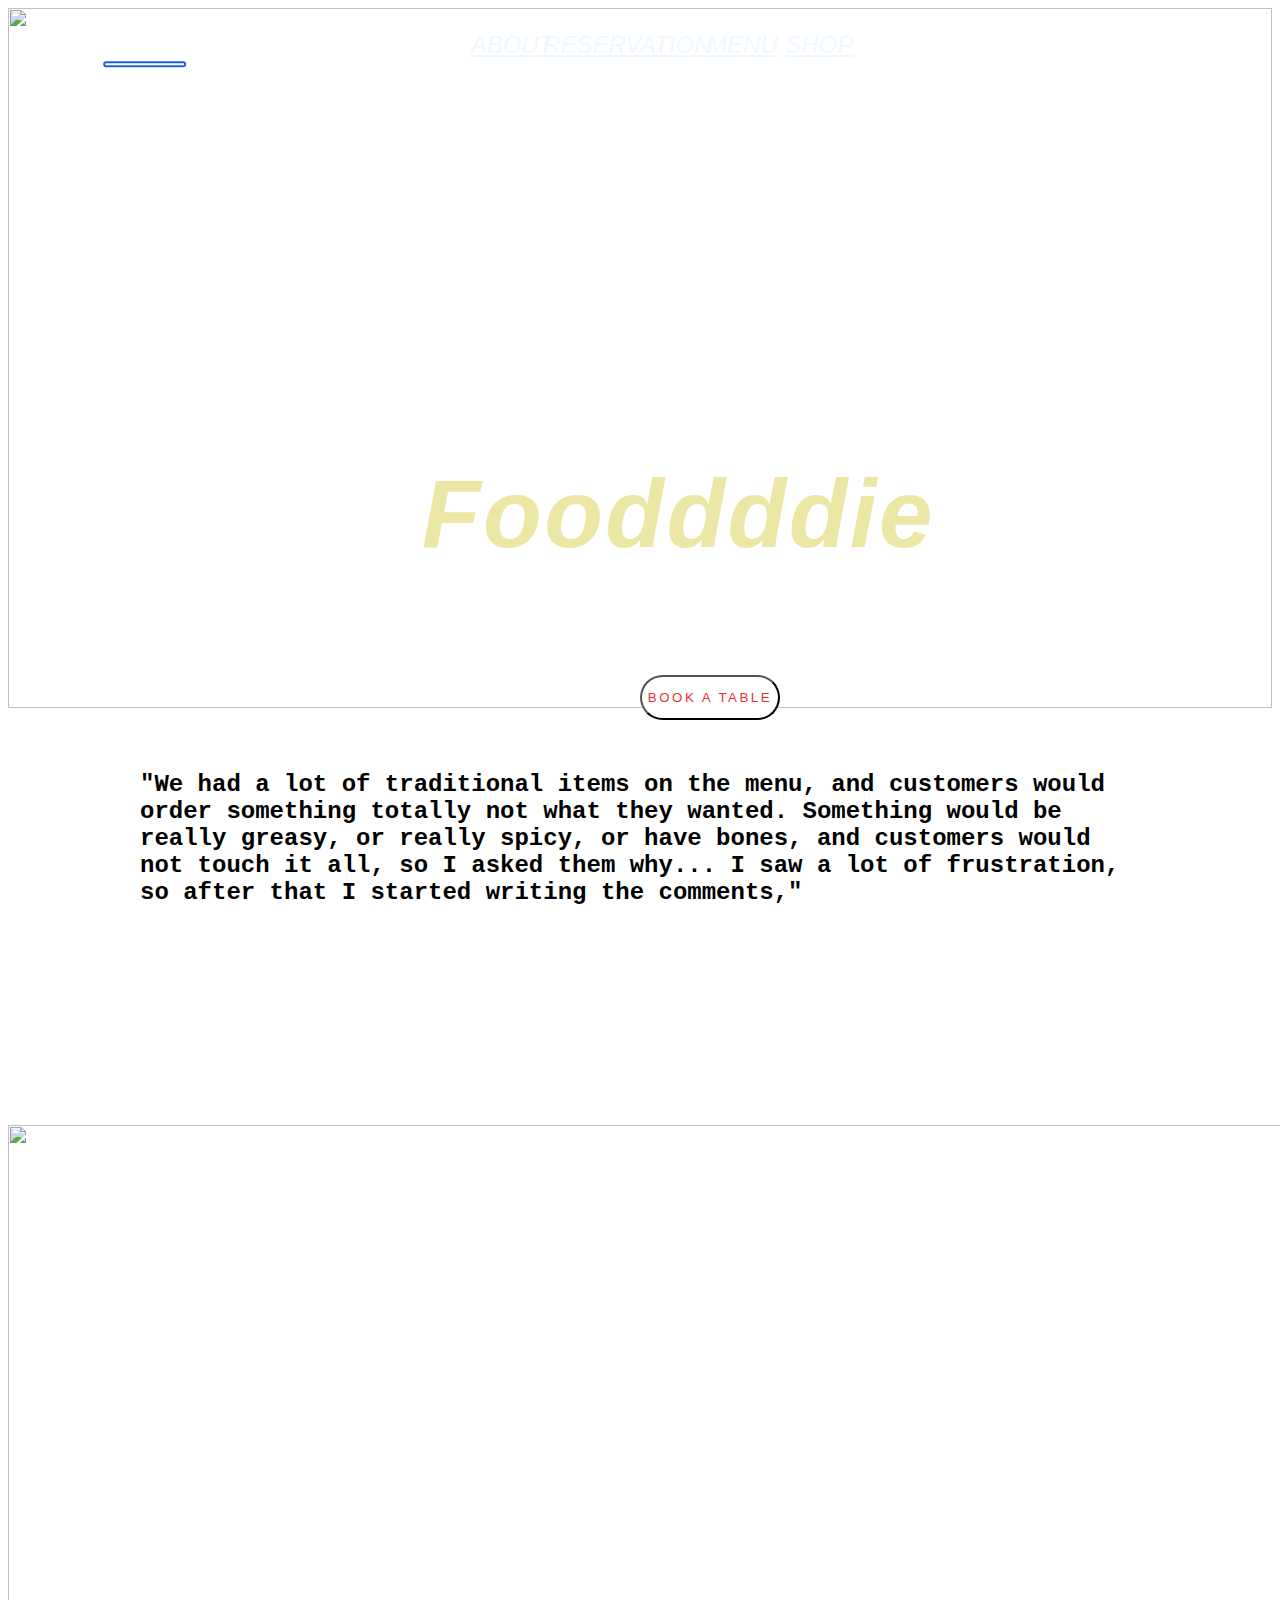
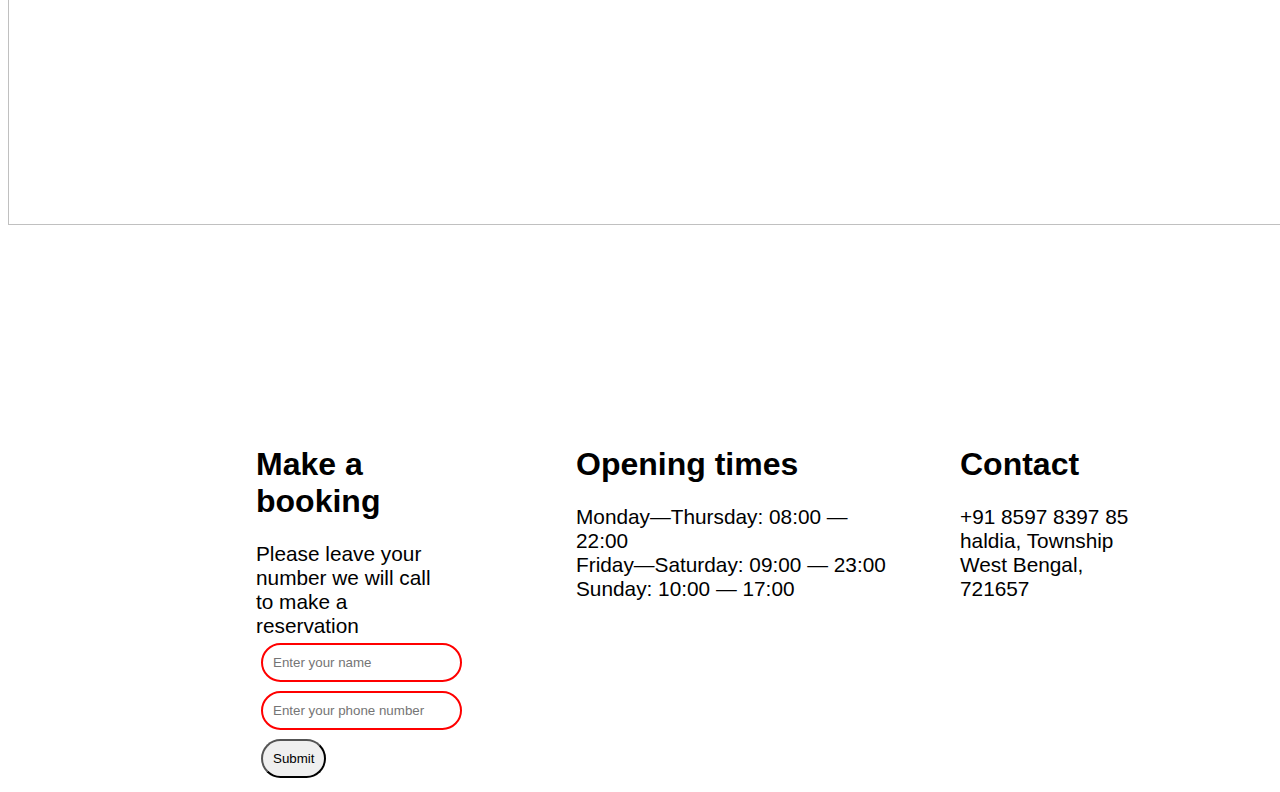
==== index.html @ 8c376d29 "Update index.html" ====
<!DOCTYPE html>
<html lang="en">
<head>
    <meta charset="UTF-8">
    <meta http-equiv="X-UA-Compatible" content="IE=edge">
    <meta name="viewport" content="width=device-width, initial-scale=1.0">
    <link rel="icon" href="favicon.png" type="image/x-icon">
    <title>Sunit-Restrunt</title>
    <link rel="apple-touch-icon" sizes="180x180" href="https://encrypted-tbn0.gstatic.com/images?q=tbn:ANd9GcQQU2vlFq_nRWlm6MDI2lavN8q0UYwbbksfD2MKizc8ZZAdJnoyTkHJJRe-pnOfW5kQdRQ&usqp=CAU">
    <link rel="icon" type="image/png" sizes="32x32" href="https://encrypted-tbn0.gstatic.com/images?q=tbn:ANd9GcQQU2vlFq_nRWlm6MDI2lavN8q0UYwbbksfD2MKizc8ZZAdJnoyTkHJJRe-pnOfW5kQdRQ&usqp=CAU">
    <link rel="icon" type="image/png" sizes="16x16" href="https://encrypted-tbn0.gstatic.com/images?q=tbn:ANd9GcQQU2vlFq_nRWlm6MDI2lavN8q0UYwbbksfD2MKizc8ZZAdJnoyTkHJJRe-pnOfW5kQdRQ&usqp=CAU">
    <link rel="manifest" href="https://encrypted-tbn0.gstatic.com/images?q=tbn:ANd9GcQQU2vlFq_nRWlm6MDI2lavN8q0UYwbbksfD2MKizc8ZZAdJnoyTkHJJRe-pnOfW5kQdRQ&usqp=CAU">
    <style>
        *{
            padding: 0%;
            display: -ms-flexbox;
            list-style: none;
            font-family: 'Segeo UI',Tahoma,Geneva,Verdana, sans-serif;
        }
        .bottom {
            width: 100%;
    height: 700px;
    display: grid;
    grid-template-columns: 300px 700px;
    margin: 0px auto;
 
}
        .Header{
    position: absolute;
    top: 50%;
   left: 53%;
   transform: translate(-50%, -50%);
   color:rgb(237, 231, 165);
   font-size: 600%;
   font-style:italic;
 
   letter-spacing: 2.5px;

        }
        .bottom1 {
    position: absolute;
    top: 5%;
   left: 40%;
   transform: translate(-50%, -50%);
   color: aliceblue;
   font-size: 150%;
   font-style:oblique;

}
.bottom2 {
    position: absolute;
    top: 5%;
   left: 49%;
   transform: translate(-50%, -50%);
   color: aliceblue;
   font-size: 150%;
   font-style:oblique;
 
}
.bottom3 {
    position: absolute;
    top: 5%;
   left: 58%;
   transform: translate(-50%, -50%);
   color: aliceblue;
   font-size: 150%;
   font-style:oblique;

 
}
.bottom4 {
    position: absolute;
    top: 5%;
   left: 64%;
   transform: translate(-50%, -50%);
   color: aliceblue;
   font-size: 150%;
   font-style:oblique;

}
a:hover{
    background-color: rgb(90, 38, 248);
}
        .book{
            
    position: absolute;
    top: 75%;
   left: 50%;
  width: 140px;
  height: 45px;
  text-transform: uppercase;
  letter-spacing: 2.5px;
  color: rgb(232, 49, 49);
  background-color: #fff;
  border-radius: 45px;
  transition: all 0.3s ease 0s;
  cursor: pointer;
  outline: none;
  
        }
        .book:hover {
  background-color: #a8d85b;
  box-shadow: 0px 15px 20px rgba(46, 229, 157, 0.4);
  color: #fff;
  transform: translateY(-7px);
}
.reder{
    position: relative;
    font-size: 150%;
  width: 1000px;
  margin:  auto;
  font-family: "Lucida Console", "Courier New", monospace;
  

}
.set2{
    margin-top: 5%;
}
.mySlides {
    width: 100%;
    height: 700px;
    display: grid;
    grid-template-columns: 300px 700px;
    margin: 0px;
    position: absolute;
    top: 125%;
}
.hd1{
    position: absolute;
   right: 65%;
   left: 20%;
   top: 225%;
}
.hd2{
    position: absolute;
    left: 45%;
    right: 30%;
    top: 225%;
}
.hd3{
    position: absolute;
    left: 75%;
    right: 10%;
    top: 225%;
   
}
.bld{
    font-weight: bold;
 
}
.para{


 font-size: 130%;
 margin: 0 auto;
 
}
.para1{
    padding: 15px;
    font-size: 50%;
 margin: 0 auto;
 border-radius: 12px;
  padding: 5px;
 
 
 
 
}
.para2{
    border: 2px solid red;
    border-radius: 30px;
  padding: 10px;
  
}
.para3:hover{
background-color: rgb(118, 118, 115);
border-radius: 12px;

}
.para3{

border-radius: 30px;
padding: 10px;
}
.sunit{
    position: absolute;
    top: 7%;
   left: 10%;
   transform: translate(-30%, -30%);
   color: aliceblue;
   font-style:oblique; 
   width: 6%;
   border-radius: 50px;
  padding: 1px;
  border: 2px solid rgb(29, 94, 224);
  
}
@media only screen and (max-width: 600px) {
  .bottom1 {
    position: absolute;
    top: 5%;
   left: 20%;
   transform: translate(-50%, -50%);
   color: aliceblue;
   font-size: 100%;
   font-style:oblique;
  }
  .bottom2 {
    position: absolute;
    top: 5%;
   left: 43%;
   transform: translate(-50%, -50%);
   color: aliceblue;
   font-size: 100%;
   font-style:oblique;
}
.bottom3 {
    position: absolute;
    top: 5%;
   left: 65%;
   transform: translate(-50%, -50%);
   color: aliceblue;
   font-size: 100%;
   font-style:oblique;
}
.bottom4 {
    position: absolute;
    top: 5%;
   left: 83%;
   transform: translate(-50%, -50%);
   color: aliceblue;
   font-size: 100%;
   font-style:oblique;
}
.bottom {
    width: 100%;
    height: 400px;
    display: grid;
    grid-template-columns: 400px 400px;
    margin: 0px auto;
 
}
.Header{
    position: absolute;
    top: 30%;
   left: 50%;
   transform: translate(-50%, -50%);
   color:rgb(204, 235, 28);
   font-size: 300%;
   font-style:italic;
   letter-spacing: 2.5px;
}
          .book{   
            position: absolute;
            top: 42%;
           left: 39%;
          width: 100px;
          height: 45px;
           transform: translateY(-7px);
      }
     .reder{
    position: relative;
    font-size: 90%;
  width: 400px;
  margin:  auto;
  font-family: "Lucida Console", "Courier New", monospace;
  

}
.mySlides {
    width: 100%;
    height: 400px;
    display: grid;
    grid-template-columns: 300px 700px;
    margin: 0px;
    position: absolute;
    top: 80%;
}
.hd1{
    position: absolute;
   top: 140%;
   left: 10%;
    right: 10%;
}
.hd2{
    position: absolute;
    left: 10%;
    right: 10%;
    top: 175%;
}
.hd3{
    position: absolute;
    left: 10%;
    right: 10%;
    top: 195%;
   
}
.sunit{
    position: absolute;
    top: 5%;
   left: 7%;
   
}
}
    </style>
</head>
<body>
    <div>
        <section class="set1">
            <img class="sunit" src="https://encrypted-tbn0.gstatic.com/images?q=tbn:ANd9GcQQU2vlFq_nRWlm6MDI2lavN8q0UYwbbksfD2MKizc8ZZAdJnoyTkHJJRe-pnOfW5kQdRQ&usqp=CAU" alt="">
            <img class="bottom"src="https://images.pexels.com/photos/941861/pexels-photo-941861.jpeg?cs=srgb&dl=pexels-chan-walrus-941861.jpg&fm=jpg" alt="">
            <h1 class="Header">Fooddddie</h1>
            <nav class="head1">
               
                    <a class="bottom1" href="">ABOUT</a>
                    <a class="bottom2" href="">RESERVATION</a>
                    <a class="bottom3" href="">MENU</a>
                    <a class="bottom4" href="">SHOP</a>
                <button class="book">Book a Table</button>
            </nav>
        </section>
        <section  class="set2">
        <h1 class="reder">"We had a lot of traditional items on the menu, and customers would order something totally not what they wanted. Something would be really greasy, or really spicy, or have bones, and customers would not touch it all, so I asked them why... I saw a lot of frustration, so after that I started writing the comments," </h1>
    </section>
    <section  class="w3-center">
        <div class="w3-content w3-section">
            <img class="mySlides" src="https://www.guidingtech.com/wp-content/uploads/HD-Mouth-Watering-Food-Wallpapers-for-Desktop-12_4d470f76dc99e18ad75087b1b8410ea9.jpg" style="width:100%">
            <img class="mySlides" src="https://img.freepik.com/premium-photo/concept-indian-cuisine-baked-chicken-wings-legs-honey-mustard-sauce-serving-dishes-restaurant-black-plate-indian-spices-wooden-table-background-image_127425-18.jpg?w=2000" style="width:100%">
            <img class="mySlides" src="https://images2.alphacoders.com/100/1003810.jpg" style="width:100%">
          </div>
        </section>
        <section class="set4">
            <div class="hd1">
                <h1 class="bld">Make a booking</h1>
            
                    <p class="para">Please leave your number we will call to make a reservation</p>
                    <form class="para1">
                       
                        <input class="para2"  type="text" id="fname" name="fname" placeholder="Enter your name"><br><br>
                        <input class="para2"  type="number" id="lname" name="lname" placeholder="Enter your phone number"><br><br>
                        <input class="para3"  type="submit" value="Submit"><br><br>
                      </form>
              </div>
        </section>
        <section class="set5">
            <div  class="hd2">
                <h1 class="bld">Opening times</h1>
                <p  class="para">Monday—Thursday: 08:00 — 22:00</p>
                <p class="para">Friday—Saturday: 09:00 — 23:00</p>
                <p class="para">Sunday: 10:00 — 17:00</p>
                
              </div>
        </section>
        <section class="set6">
            <div class="hd3">
                <h1 class="bld">Contact</h1>
                <p class="para">+91 8597 8397 85</p>
                <p class="para">haldia, Township</p>
                <p class="para">West Bengal, 721657</p>
              </div>
        </section>
    </div>
   <script>
    var myIndex = 0;
    carousel();
    
    function carousel() {
      var i;
      var x = document.getElementsByClassName("mySlides");
      for (i = 0; i < x.length; i++) {
        x[i].style.display = "none";  
      }
      myIndex++;
      if (myIndex > x.length) {myIndex = 1}    
      x[myIndex-1].style.display = "block";  
      setTimeout(carousel, 2000); // Change image every 2 seconds
    }
    </script>
     
    
</body>
</html>
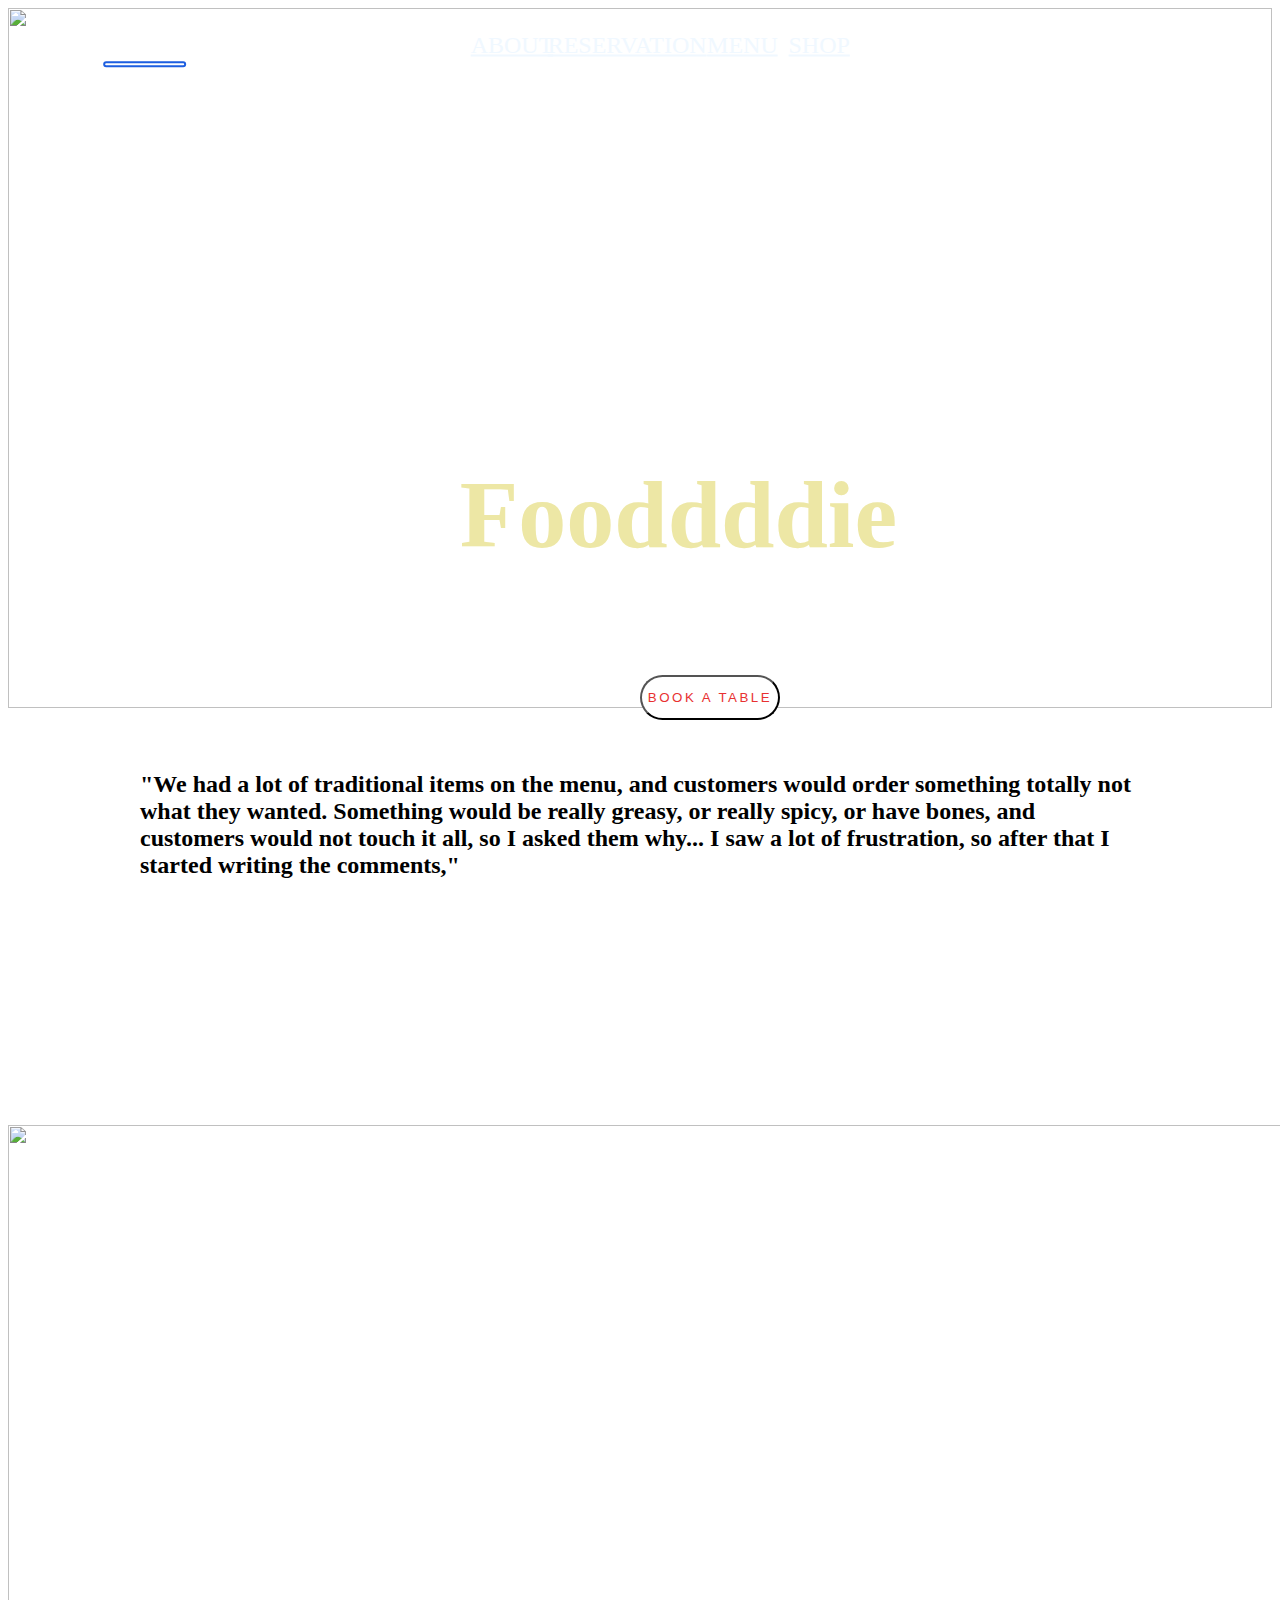
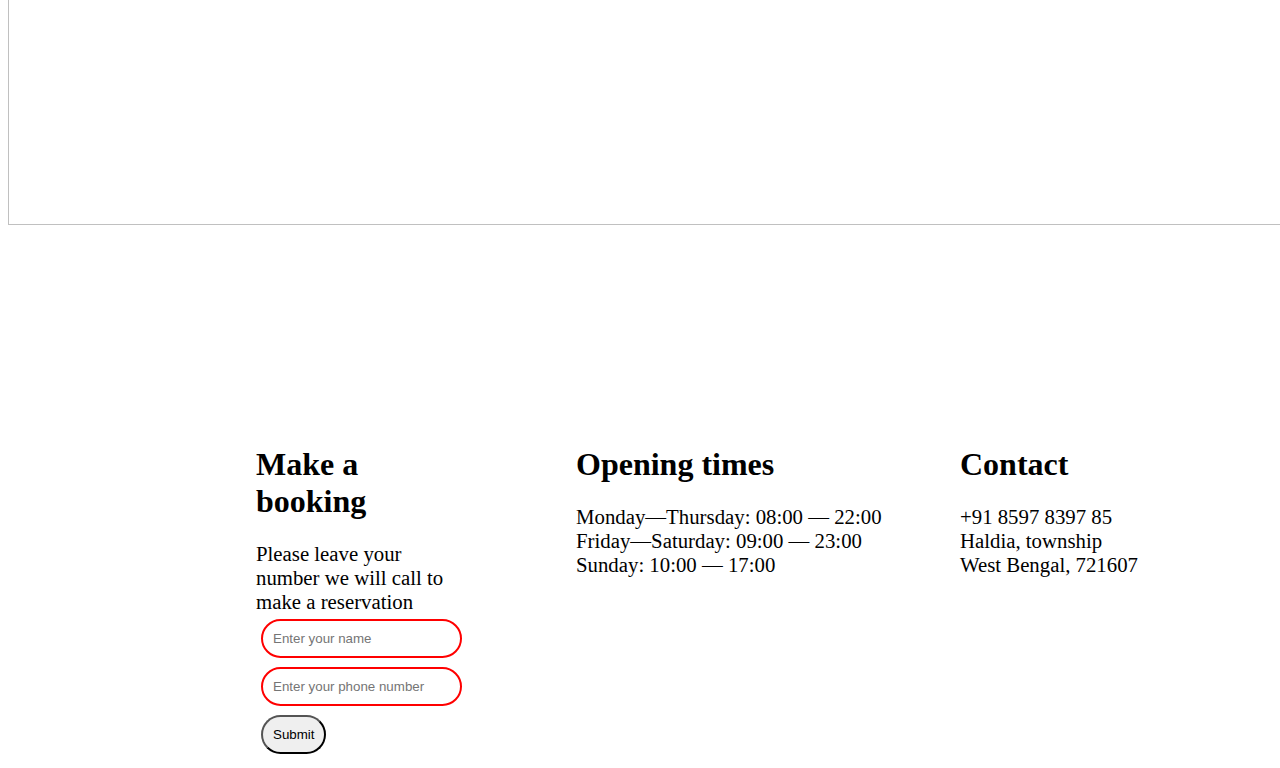
==== commit 0642ecf3: "Update index.html" ====
--- a/index.html
+++ b/index.html
@@ -6,16 +6,16 @@
     <meta name="viewport" content="width=device-width, initial-scale=1.0">
     <link rel="icon" href="favicon.png" type="image/x-icon">
     <title>Sunit-Restrunt</title>
-    <link rel="apple-touch-icon" sizes="180x180" href="https://encrypted-tbn0.gstatic.com/images?q=tbn:ANd9GcQQU2vlFq_nRWlm6MDI2lavN8q0UYwbbksfD2MKizc8ZZAdJnoyTkHJJRe-pnOfW5kQdRQ&usqp=CAU">
-    <link rel="icon" type="image/png" sizes="32x32" href="https://encrypted-tbn0.gstatic.com/images?q=tbn:ANd9GcQQU2vlFq_nRWlm6MDI2lavN8q0UYwbbksfD2MKizc8ZZAdJnoyTkHJJRe-pnOfW5kQdRQ&usqp=CAU">
-    <link rel="icon" type="image/png" sizes="16x16" href="https://encrypted-tbn0.gstatic.com/images?q=tbn:ANd9GcQQU2vlFq_nRWlm6MDI2lavN8q0UYwbbksfD2MKizc8ZZAdJnoyTkHJJRe-pnOfW5kQdRQ&usqp=CAU">
-    <link rel="manifest" href="https://encrypted-tbn0.gstatic.com/images?q=tbn:ANd9GcQQU2vlFq_nRWlm6MDI2lavN8q0UYwbbksfD2MKizc8ZZAdJnoyTkHJJRe-pnOfW5kQdRQ&usqp=CAU">
+    <link rel="apple-touch-icon" sizes="180x180" href="https://encrypted-tbn0.gstatic.com/images?q=tbn:ANd9GcSyPg03467KIRBvfrAqDBBF1aVrxSOXvV-Cog&usqp=CAU">
+    <link rel="icon" type="image/png" sizes="32x32" href="https://encrypted-tbn0.gstatic.com/images?q=tbn:ANd9GcSyPg03467KIRBvfrAqDBBF1aVrxSOXvV-Cog&usqp=CAU">
+    <link rel="icon" type="image/png" sizes="16x16" href="https://encrypted-tbn0.gstatic.com/images?q=tbn:ANd9GcSyPg03467KIRBvfrAqDBBF1aVrxSOXvV-Cog&usqp=CAU">
+    <link rel="manifest" href="https://encrypted-tbn0.gstatic.com/images?q=tbn:ANd9GcSyPg03467KIRBvfrAqDBBF1aVrxSOXvV-Cog&usqp=CAU">
     <style>
         *{
             padding: 0%;
             display: -ms-flexbox;
             list-style: none;
-            font-family: 'Segeo UI',Tahoma,Geneva,Verdana, sans-serif;
+           
         }
         .bottom {
             width: 100%;
@@ -32,9 +32,6 @@
    transform: translate(-50%, -50%);
    color:rgb(237, 231, 165);
    font-size: 600%;
-   font-style:italic;
- 
-   letter-spacing: 2.5px;
 
         }
         .bottom1 {
@@ -44,7 +41,6 @@
    transform: translate(-50%, -50%);
    color: aliceblue;
    font-size: 150%;
-   font-style:oblique;
 
 }
 .bottom2 {
@@ -54,7 +50,6 @@
    transform: translate(-50%, -50%);
    color: aliceblue;
    font-size: 150%;
-   font-style:oblique;
  
 }
 .bottom3 {
@@ -64,7 +59,6 @@
    transform: translate(-50%, -50%);
    color: aliceblue;
    font-size: 150%;
-   font-style:oblique;
 
  
 }
@@ -75,11 +69,10 @@
    transform: translate(-50%, -50%);
    color: aliceblue;
    font-size: 150%;
-   font-style:oblique;
 
 }
 a:hover{
-    background-color: rgb(90, 38, 248);
+    background-color: rgb(231, 229, 237);
 }
         .book{
             
@@ -109,7 +102,7 @@
     font-size: 150%;
   width: 1000px;
   margin:  auto;
-  font-family: "Lucida Console", "Courier New", monospace;
+  
   
 
 }
@@ -195,7 +188,7 @@
   border: 2px solid rgb(29, 94, 224);
   
 }
-@media only screen and (max-width: 600px) {
+@media only screen and (max-width: 764px) {
   .bottom1 {
     position: absolute;
     top: 5%;
@@ -203,7 +196,6 @@
    transform: translate(-50%, -50%);
    color: aliceblue;
    font-size: 100%;
-   font-style:oblique;
   }
   .bottom2 {
     position: absolute;
@@ -212,7 +204,6 @@
    transform: translate(-50%, -50%);
    color: aliceblue;
    font-size: 100%;
-   font-style:oblique;
 }
 .bottom3 {
     position: absolute;
@@ -221,7 +212,6 @@
    transform: translate(-50%, -50%);
    color: aliceblue;
    font-size: 100%;
-   font-style:oblique;
 }
 .bottom4 {
     position: absolute;
@@ -230,7 +220,6 @@
    transform: translate(-50%, -50%);
    color: aliceblue;
    font-size: 100%;
-   font-style:oblique;
 }
 .bottom {
     width: 100%;
@@ -256,14 +245,14 @@
            left: 39%;
           width: 100px;
           height: 45px;
-           transform: translateY(-7px);
+         transform: translateY(-7px);
+          
       }
      .reder{
     position: relative;
-    font-size: 90%;
+    font-size: 110%;
   width: 400px;
   margin:  auto;
-  font-family: "Lucida Console", "Courier New", monospace;
   
 
 }
@@ -271,7 +260,7 @@
     width: 100%;
     height: 400px;
     display: grid;
-    grid-template-columns: 300px 700px;
+    grid-template-columns: 400px 400px;
     margin: 0px;
     position: absolute;
     top: 80%;
@@ -281,18 +270,22 @@
    top: 140%;
    left: 10%;
     right: 10%;
+    font-size: 80%;
+    
 }
 .hd2{
     position: absolute;
     left: 10%;
     right: 10%;
     top: 175%;
+    font-size: 80%;
 }
 .hd3{
     position: absolute;
     left: 10%;
     right: 10%;
     top: 195%;
+    font-size: 80%;
    
 }
 .sunit{
@@ -307,7 +300,7 @@
 <body>
     <div>
         <section class="set1">
-            <img class="sunit" src="https://encrypted-tbn0.gstatic.com/images?q=tbn:ANd9GcQQU2vlFq_nRWlm6MDI2lavN8q0UYwbbksfD2MKizc8ZZAdJnoyTkHJJRe-pnOfW5kQdRQ&usqp=CAU" alt="">
+            <img class="sunit" src="https://img.freepik.com/premium-vector/restaurant-logo-design-template_79169-56.jpg?w=2000" alt="">
             <img class="bottom"src="https://images.pexels.com/photos/941861/pexels-photo-941861.jpeg?cs=srgb&dl=pexels-chan-walrus-941861.jpg&fm=jpg" alt="">
             <h1 class="Header">Fooddddie</h1>
             <nav class="head1">
@@ -355,8 +348,8 @@
             <div class="hd3">
                 <h1 class="bld">Contact</h1>
                 <p class="para">+91 8597 8397 85</p>
-                <p class="para">haldia, Township</p>
-                <p class="para">West Bengal, 721657</p>
+                <p class="para">Haldia, township</p>
+                <p class="para">West Bengal, 721607</p>
               </div>
         </section>
     </div>
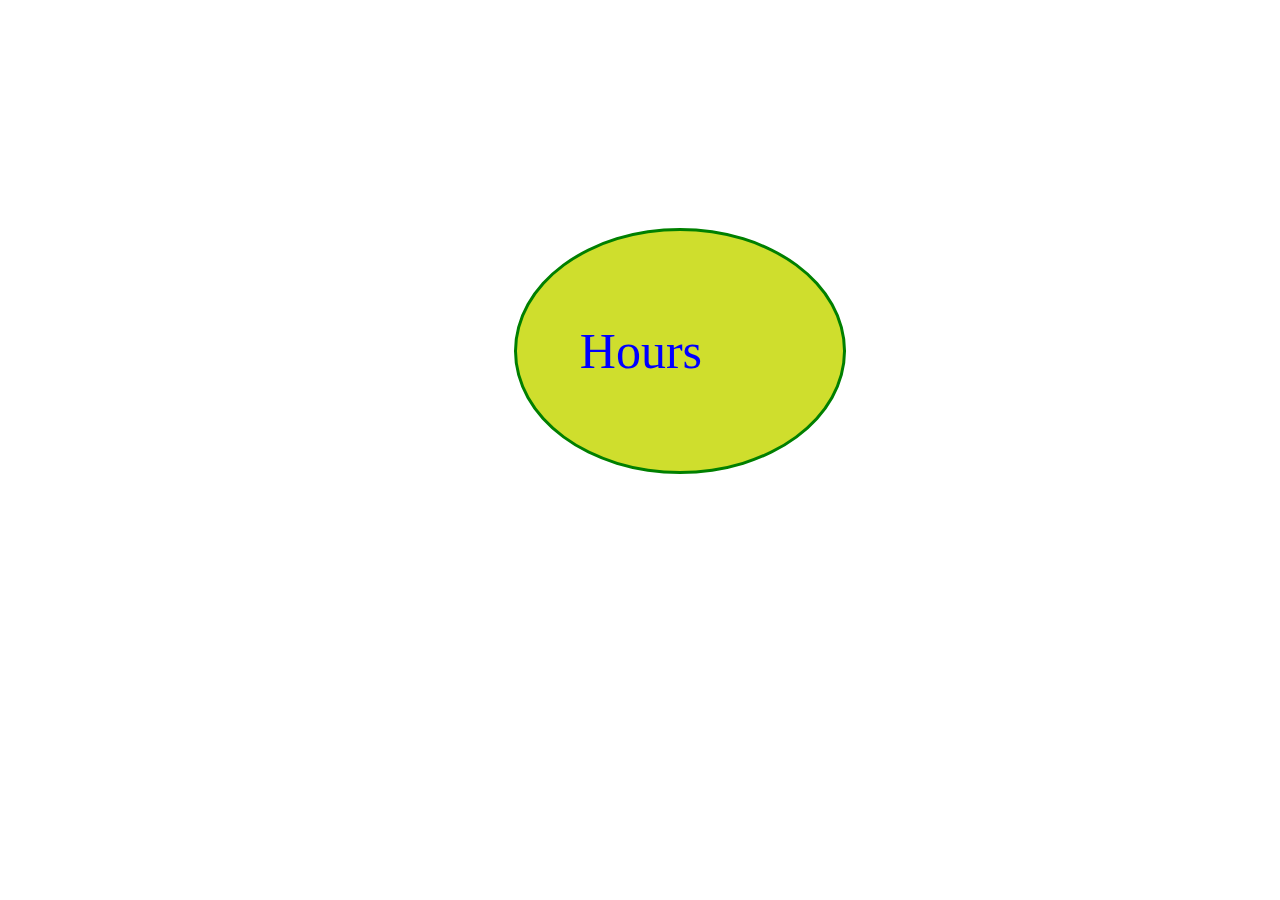
==== commit 64e14e58: "Create index.html" ====
--- a/index.html
+++ b/index.html
@@ -4,372 +4,35 @@
     <meta charset="UTF-8">
     <meta http-equiv="X-UA-Compatible" content="IE=edge">
     <meta name="viewport" content="width=device-width, initial-scale=1.0">
-    <link rel="icon" href="favicon.png" type="image/x-icon">
-    <title>Sunit-Restrunt</title>
-    <link rel="apple-touch-icon" sizes="180x180" href="https://encrypted-tbn0.gstatic.com/images?q=tbn:ANd9GcSyPg03467KIRBvfrAqDBBF1aVrxSOXvV-Cog&usqp=CAU">
-    <link rel="icon" type="image/png" sizes="32x32" href="https://encrypted-tbn0.gstatic.com/images?q=tbn:ANd9GcSyPg03467KIRBvfrAqDBBF1aVrxSOXvV-Cog&usqp=CAU">
-    <link rel="icon" type="image/png" sizes="16x16" href="https://encrypted-tbn0.gstatic.com/images?q=tbn:ANd9GcSyPg03467KIRBvfrAqDBBF1aVrxSOXvV-Cog&usqp=CAU">
-    <link rel="manifest" href="https://encrypted-tbn0.gstatic.com/images?q=tbn:ANd9GcSyPg03467KIRBvfrAqDBBF1aVrxSOXvV-Cog&usqp=CAU">
+    <title>Document</title>
     <style>
-        *{
-            padding: 0%;
-            display: -ms-flexbox;
-            list-style: none;
-           
+        #demo{
+            display: flex;
+             color: blue;
+            background-color: rgb(207, 222, 45);
+             border: 3px solid green;
+            font-size:50px;
+            margin-top:18%; 
+            padding: 20px;
+            border-radius: 50%;
+            width: 200px;
+            height: 200px;
+            padding-inline: 5%;
+            flex-wrap: wrap;
+  align-content: center;
+  margin-left:40%;
         }
-        .bottom {
-            width: 100%;
-    height: 700px;
-    display: grid;
-    grid-template-columns: 300px 700px;
-    margin: 0px auto;
- 
-}
-        .Header{
-    position: absolute;
-    top: 50%;
-   left: 53%;
-   transform: translate(-50%, -50%);
-   color:rgb(237, 231, 165);
-   font-size: 600%;
-
-        }
-        .bottom1 {
-    position: absolute;
-    top: 5%;
-   left: 40%;
-   transform: translate(-50%, -50%);
-   color: aliceblue;
-   font-size: 150%;
-
-}
-.bottom2 {
-    position: absolute;
-    top: 5%;
-   left: 49%;
-   transform: translate(-50%, -50%);
-   color: aliceblue;
-   font-size: 150%;
- 
-}
-.bottom3 {
-    position: absolute;
-    top: 5%;
-   left: 58%;
-   transform: translate(-50%, -50%);
-   color: aliceblue;
-   font-size: 150%;
-
- 
-}
-.bottom4 {
-    position: absolute;
-    top: 5%;
-   left: 64%;
-   transform: translate(-50%, -50%);
-   color: aliceblue;
-   font-size: 150%;
-
-}
-a:hover{
-    background-color: rgb(231, 229, 237);
-}
-        .book{
-            
-    position: absolute;
-    top: 75%;
-   left: 50%;
-  width: 140px;
-  height: 45px;
-  text-transform: uppercase;
-  letter-spacing: 2.5px;
-  color: rgb(232, 49, 49);
-  background-color: #fff;
-  border-radius: 45px;
-  transition: all 0.3s ease 0s;
-  cursor: pointer;
-  outline: none;
-  
-        }
-        .book:hover {
-  background-color: #a8d85b;
-  box-shadow: 0px 15px 20px rgba(46, 229, 157, 0.4);
-  color: #fff;
-  transform: translateY(-7px);
-}
-.reder{
-    position: relative;
-    font-size: 150%;
-  width: 1000px;
-  margin:  auto;
-  
-  
-
-}
-.set2{
-    margin-top: 5%;
-}
-.mySlides {
-    width: 100%;
-    height: 700px;
-    display: grid;
-    grid-template-columns: 300px 700px;
-    margin: 0px;
-    position: absolute;
-    top: 125%;
-}
-.hd1{
-    position: absolute;
-   right: 65%;
-   left: 20%;
-   top: 225%;
-}
-.hd2{
-    position: absolute;
-    left: 45%;
-    right: 30%;
-    top: 225%;
-}
-.hd3{
-    position: absolute;
-    left: 75%;
-    right: 10%;
-    top: 225%;
-   
-}
-.bld{
-    font-weight: bold;
- 
-}
-.para{
-
-
- font-size: 130%;
- margin: 0 auto;
- 
-}
-.para1{
-    padding: 15px;
-    font-size: 50%;
- margin: 0 auto;
- border-radius: 12px;
-  padding: 5px;
- 
- 
- 
- 
-}
-.para2{
-    border: 2px solid red;
-    border-radius: 30px;
-  padding: 10px;
-  
-}
-.para3:hover{
-background-color: rgb(118, 118, 115);
-border-radius: 12px;
-
-}
-.para3{
-
-border-radius: 30px;
-padding: 10px;
-}
-.sunit{
-    position: absolute;
-    top: 7%;
-   left: 10%;
-   transform: translate(-30%, -30%);
-   color: aliceblue;
-   font-style:oblique; 
-   width: 6%;
-   border-radius: 50px;
-  padding: 1px;
-  border: 2px solid rgb(29, 94, 224);
-  
-}
-@media only screen and (max-width: 764px) {
-  .bottom1 {
-    position: absolute;
-    top: 5%;
-   left: 20%;
-   transform: translate(-50%, -50%);
-   color: aliceblue;
-   font-size: 100%;
-  }
-  .bottom2 {
-    position: absolute;
-    top: 5%;
-   left: 43%;
-   transform: translate(-50%, -50%);
-   color: aliceblue;
-   font-size: 100%;
-}
-.bottom3 {
-    position: absolute;
-    top: 5%;
-   left: 65%;
-   transform: translate(-50%, -50%);
-   color: aliceblue;
-   font-size: 100%;
-}
-.bottom4 {
-    position: absolute;
-    top: 5%;
-   left: 83%;
-   transform: translate(-50%, -50%);
-   color: aliceblue;
-   font-size: 100%;
-}
-.bottom {
-    width: 100%;
-    height: 400px;
-    display: grid;
-    grid-template-columns: 400px 400px;
-    margin: 0px auto;
- 
-}
-.Header{
-    position: absolute;
-    top: 30%;
-   left: 50%;
-   transform: translate(-50%, -50%);
-   color:rgb(204, 235, 28);
-   font-size: 300%;
-   font-style:italic;
-   letter-spacing: 2.5px;
-}
-          .book{   
-            position: absolute;
-            top: 42%;
-           left: 39%;
-          width: 100px;
-          height: 45px;
-         transform: translateY(-7px);
-          
-      }
-     .reder{
-    position: relative;
-    font-size: 110%;
-  width: 400px;
-  margin:  auto;
-  
-
-}
-.mySlides {
-    width: 100%;
-    height: 400px;
-    display: grid;
-    grid-template-columns: 400px 400px;
-    margin: 0px;
-    position: absolute;
-    top: 80%;
-}
-.hd1{
-    position: absolute;
-   top: 140%;
-   left: 10%;
-    right: 10%;
-    font-size: 80%;
-    
-}
-.hd2{
-    position: absolute;
-    left: 10%;
-    right: 10%;
-    top: 175%;
-    font-size: 80%;
-}
-.hd3{
-    position: absolute;
-    left: 10%;
-    right: 10%;
-    top: 195%;
-    font-size: 80%;
-   
-}
-.sunit{
-    position: absolute;
-    top: 5%;
-   left: 7%;
-   
-}
-}
     </style>
 </head>
 <body>
-    <div>
-        <section class="set1">
-            <img class="sunit" src="https://img.freepik.com/premium-vector/restaurant-logo-design-template_79169-56.jpg?w=2000" alt="">
-            <img class="bottom"src="https://images.pexels.com/photos/941861/pexels-photo-941861.jpeg?cs=srgb&dl=pexels-chan-walrus-941861.jpg&fm=jpg" alt="">
-            <h1 class="Header">Fooddddie</h1>
-            <nav class="head1">
-               
-                    <a class="bottom1" href="">ABOUT</a>
-                    <a class="bottom2" href="">RESERVATION</a>
-                    <a class="bottom3" href="">MENU</a>
-                    <a class="bottom4" href="">SHOP</a>
-                <button class="book">Book a Table</button>
-            </nav>
-        </section>
-        <section  class="set2">
-        <h1 class="reder">"We had a lot of traditional items on the menu, and customers would order something totally not what they wanted. Something would be really greasy, or really spicy, or have bones, and customers would not touch it all, so I asked them why... I saw a lot of frustration, so after that I started writing the comments," </h1>
-    </section>
-    <section  class="w3-center">
-        <div class="w3-content w3-section">
-            <img class="mySlides" src="https://www.guidingtech.com/wp-content/uploads/HD-Mouth-Watering-Food-Wallpapers-for-Desktop-12_4d470f76dc99e18ad75087b1b8410ea9.jpg" style="width:100%">
-            <img class="mySlides" src="https://img.freepik.com/premium-photo/concept-indian-cuisine-baked-chicken-wings-legs-honey-mustard-sauce-serving-dishes-restaurant-black-plate-indian-spices-wooden-table-background-image_127425-18.jpg?w=2000" style="width:100%">
-            <img class="mySlides" src="https://images2.alphacoders.com/100/1003810.jpg" style="width:100%">
-          </div>
-        </section>
-        <section class="set4">
-            <div class="hd1">
-                <h1 class="bld">Make a booking</h1>
-            
-                    <p class="para">Please leave your number we will call to make a reservation</p>
-                    <form class="para1">
-                       
-                        <input class="para2"  type="text" id="fname" name="fname" placeholder="Enter your name"><br><br>
-                        <input class="para2"  type="number" id="lname" name="lname" placeholder="Enter your phone number"><br><br>
-                        <input class="para3"  type="submit" value="Submit"><br><br>
-                      </form>
-              </div>
-        </section>
-        <section class="set5">
-            <div  class="hd2">
-                <h1 class="bld">Opening times</h1>
-                <p  class="para">Monday—Thursday: 08:00 — 22:00</p>
-                <p class="para">Friday—Saturday: 09:00 — 23:00</p>
-                <p class="para">Sunday: 10:00 — 17:00</p>
-                
-              </div>
-        </section>
-        <section class="set6">
-            <div class="hd3">
-                <h1 class="bld">Contact</h1>
-                <p class="para">+91 8597 8397 85</p>
-                <p class="para">Haldia, township</p>
-                <p class="para">West Bengal, 721607</p>
-              </div>
-        </section>
-    </div>
-   <script>
-    var myIndex = 0;
-    carousel();
-    
-    function carousel() {
-      var i;
-      var x = document.getElementsByClassName("mySlides");
-      for (i = 0; i < x.length; i++) {
-        x[i].style.display = "none";  
-      }
-      myIndex++;
-      if (myIndex > x.length) {myIndex = 1}    
-      x[myIndex-1].style.display = "block";  
-      setTimeout(carousel, 2000); // Change image every 2 seconds
-    }
-    </script>
-     
-    
+    <center id="demo" >Hours</center>
+ 
+    <script>
+       ( function(){
+           setInterval(()=>{
+            var d=new Date().toLocaleTimeString();
+            document.getElementById("demo").innerHTML=d;
+           },1000)
+        })();    </script>
 </body>
 </html>
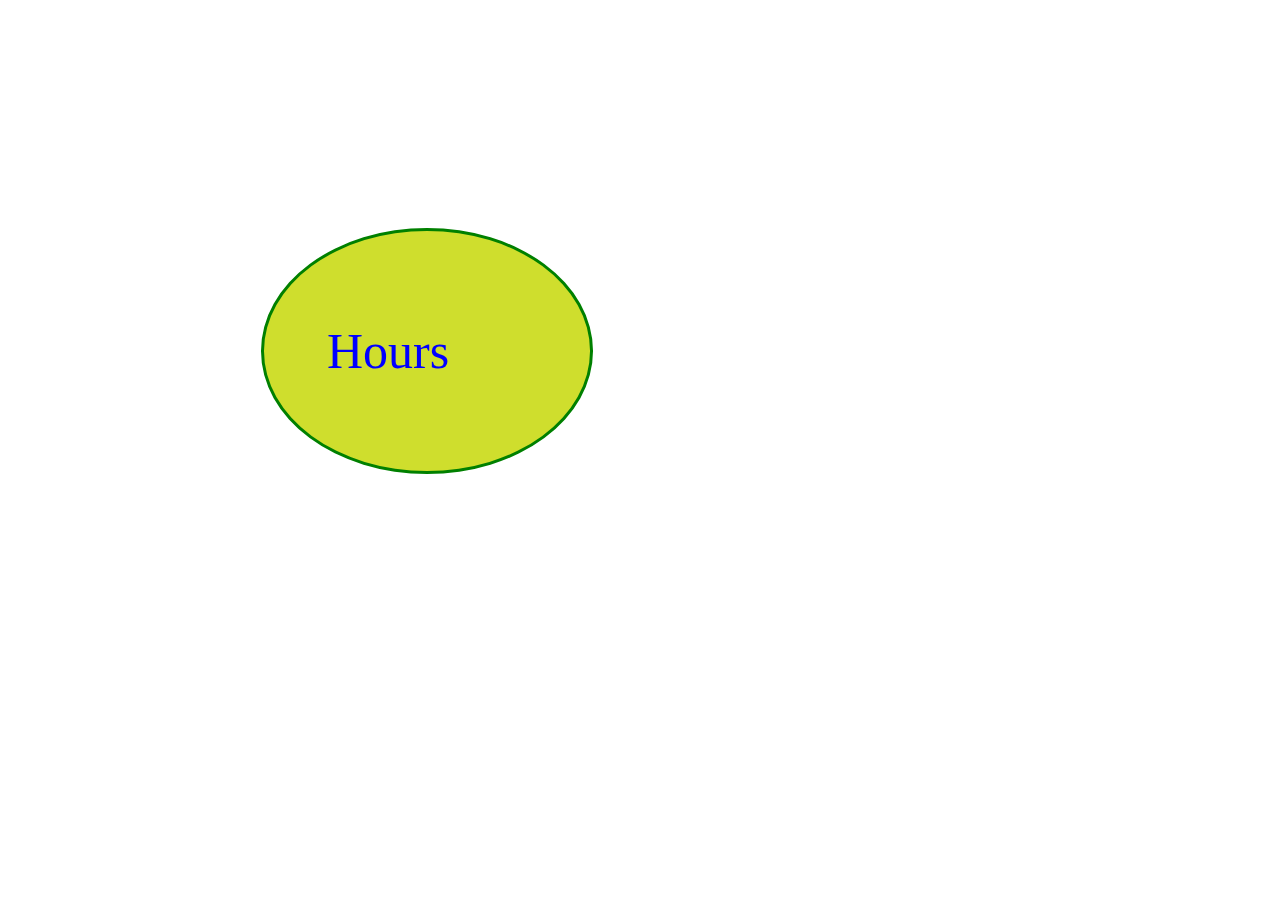
==== commit a57f4325: "Update index.html" ====
--- a/index.html
+++ b/index.html
@@ -20,7 +20,7 @@
             padding-inline: 5%;
             flex-wrap: wrap;
   align-content: center;
-  margin-left:40%;
+  margin-left:20%;
         }
     </style>
 </head>
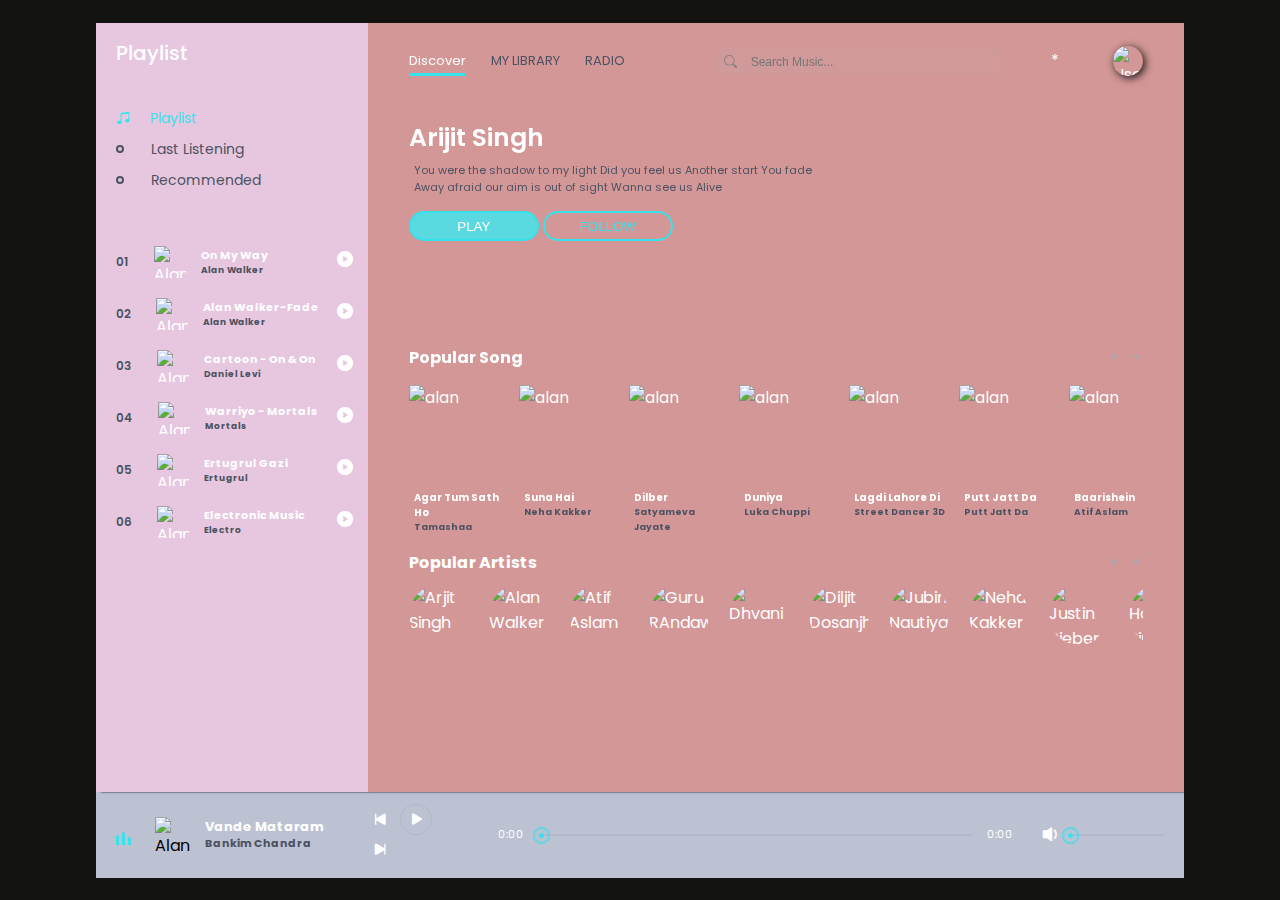
==== commit 091e66ea: "Add files via upload" ====
--- a/index.html
+++ b/index.html
@@ -1,38 +1,291 @@
-<!DOCTYPE html>
-<html lang="en">
-<head>
-    <meta charset="UTF-8">
-    <meta http-equiv="X-UA-Compatible" content="IE=edge">
-    <meta name="viewport" content="width=device-width, initial-scale=1.0">
-    <title>Document</title>
-    <style>
-        #demo{
-            display: flex;
-             color: blue;
-            background-color: rgb(207, 222, 45);
-             border: 3px solid green;
-            font-size:50px;
-            margin-top:18%; 
-            padding: 20px;
-            border-radius: 50%;
-            width: 200px;
-            height: 200px;
-            padding-inline: 5%;
-            flex-wrap: wrap;
-  align-content: center;
-  margin-left:20%;
-        }
-    </style>
-</head>
-<body>
-    <center id="demo" >Hours</center>
- 
-    <script>
-       ( function(){
-           setInterval(()=>{
-            var d=new Date().toLocaleTimeString();
-            document.getElementById("demo").innerHTML=d;
-           },1000)
-        })();    </script>
-</body>
-</html>
+<!DOCTYPE html>
+<html lang="en">
+
+<head>
+    <meta charset="UTF-8">
+    <meta name="viewport" content="width=device-width, initial-scale=1.0">
+    <link rel="stylesheet" href="https://cdn.jsdelivr.net/npm/bootstrap-icons@1.7.2/font/bootstrap-icons.css">
+    <link rel="stylesheet" href="style.css">
+    <title>Music App</title>
+</head>
+
+<body>
+<header>
+    <div class="menu_side">
+        <h1>Playlist</h1>
+        <div class="playlist">
+            <h4 class="active"><span></span><i class="bi bi-music-note-beamed"></i> Playlist</h4>
+            <h4 ><span></span><i class="bi bi-music-note-beamed"></i> Last Listening</h4>
+            <h4 ><span></span><i class="bi bi-music-note-beamed"></i> Recommended</h4>
+        </div>
+        <div class="menu_song">
+            <li class="songItem">
+                <span>01</span>
+                <img src="img/1.jpg" alt="Alan">
+                <h5>
+                    On My Way
+                    <div class="subtitle">Alan Walker</div>
+                </h5>
+                    <i class="bi playListPlay bi-play-circle-fill" id="1"></i>
+            </li>
+            <li class="songItem">
+                <span>02</span>
+                <img src="img/1.jpg" alt="Alan">
+                <h5>
+                    On My Way
+                    <div class="subtitle">Alan Walker</div>
+                </h5>
+                    <i class="bi playListPlay bi-play-circle-fill" id="2"></i>
+            </li>
+            <li class="songItem">
+                <span>03</span>
+                <img src="img/1.jpg" alt="Alan">
+                <h5>
+                    On My Way
+                    <div class="subtitle">Alan Walker</div>
+                </h5>
+                    <i class="bi playListPlay bi-play-circle-fill" id="3"></i>
+            </li>
+            <li class="songItem">
+                <span>04</span>
+                <img src="img/1.jpg" alt="Alan">
+                <h5>
+                    On My Way
+                    <div class="subtitle">Alan Walker</div>
+                </h5>
+                    <i class="bi playListPlay bi-play-circle-fill" id="4"></i>
+            </li>
+            <li class="songItem">
+                <span>05</span>
+                <img src="img/1.jpg" alt="Alan">
+                <h5>
+                    On My Way
+                    <div class="subtitle">Alan Walker</div>
+                </h5>
+                    <i class="bi playListPlay bi-play-circle-fill" id="5"></i>
+            </li>
+            <li class="songItem">
+                <span>06</span>
+                <img src="img/1.jpg" alt="Alan">
+                <h5>
+                    On My Way
+                    <div class="subtitle">Alan Walker</div>
+                </h5>
+                    <i class="bi playListPlay bi-play-circle-fill" id="6"></i>
+            </li>
+        </div>
+    </div>
+
+
+    <div class="song_side">
+        <nav>
+            <ul>
+                <li>Discover <span></span></li>
+                <li>MY LIBRARY</li>
+                <li>RADIO</li>
+            </ul>
+            <div class="search">
+                <i class="bi bi-search"></i>
+                <input type="text" placeholder="Search Music...">
+            </div>*
+            <div class="user">
+                <img src="https://media-exp1.licdn.com/dms/image/C4D03AQF3plBEq-CDjg/profile-displayphoto-shrink_400_400/0/1667969079950?e=1675900800&v=beta&t=BXlFx8emkM8ht1sNsVmj9Ql-CZIOmBte8KC1ZXap3qo" alt="User" title="Sunit_Seth">
+            </div>
+        </nav>
+        <div class="content">
+            <h1>Arijit Singh</h1>
+            <p>
+                You were the shadow to my light Did you feel us Another start You fade 
+                <br>
+                Away afraid our aim is out of sight Wanna see us Alive
+            </p>
+            <div class="buttons">
+                <button>PLAY</button>
+                <button>FOLLOW</button>
+            </div>
+        </div>
+        <div class="popular_song">
+            <div class="h4">
+                <h4>Popular Song</h4>
+                <div class="btn_s">
+                    <i id="left_scroll" class="bi bi-arrow-left-short"></i>
+                    <i id="right_scroll" class="bi bi-arrow-right-short"></i>
+                </div>
+            </div>
+            <div class="pop_song">
+                <li class="songItem">
+                    <div class="img_play">
+                        <img src="img/1.jpg" alt="alan">
+                        <i class="bi playListPlay bi-play-circle-fill" id="7"></i>
+                    </div>
+                    <h5>On My Way
+                        <br>
+                        <div class="subtitle">Alan Walker</div>
+                    </h5>
+                </li>
+                <li class="songItem">
+                    <div class="img_play">
+                        <img src="img/1.jpg" alt="alan">
+                        <i class="bi playListPlay bi-play-circle-fill" id="8"></i>
+                        <!-- change All id  -->
+                    </div>
+                    <h5>On My Way
+                        <br>
+                        <div class="subtitle">Alan Walker</div>
+                    </h5>
+                </li>
+                <li class="songItem">
+                    <div class="img_play">
+                        <img src="img/1.jpg" alt="alan">
+                        <i class="bi playListPlay bi-play-circle-fill" id="9"></i>
+                    </div>
+                    <h5>On My Way
+                        <br>
+                        <div class="subtitle">Alan Walker</div>
+                    </h5>
+                </li>
+                <li class="songItem">
+                    <div class="img_play">
+                        <img src="img/1.jpg" alt="alan">
+                        <i class="bi playListPlay bi-play-circle-fill" id="10"></i>
+                    </div>
+                    <h5>On My Way
+                        <br>
+                        <div class="subtitle">Alan Walker</div>
+                    </h5>
+                </li>
+                <li class="songItem">
+                    <div class="img_play">
+                        <img src="img/1.jpg" alt="alan">
+                        <i class="bi playListPlay bi-play-circle-fill" id="11"></i>
+                    </div>
+                    <h5>On My Way
+                        <br>
+                        <div class="subtitle">Alan Walker</div>
+                    </h5>
+                </li>
+                <li class="songItem">
+                    <div class="img_play">
+                        <img src="img/1.jpg" alt="alan">
+                        <i class="bi playListPlay bi-play-circle-fill" id="12"></i>
+                    </div>
+                    <h5>On My Way
+                        <br>
+                        <div class="subtitle">Alan Walker</div>
+                    </h5>
+                </li>
+                <li class="songItem">
+                    <div class="img_play">
+                        <img src="img/1.jpg" alt="alan">
+                        <i class="bi playListPlay bi-play-circle-fill" id="13"></i>
+                    </div>
+                    <h5>On My Way
+                        <br>
+                        <div class="subtitle">Alan Walker</div>
+                    </h5>
+                </li>
+                <li class="songItem">
+                    <div class="img_play">
+                        <img src="img/1.jpg" alt="alan">
+                        <i class="bi playListPlay bi-play-circle-fill" id="14"></i>
+                    </div>
+                    <h5>On My Way
+                        <br>
+                        <div class="subtitle">Alan Walker</div>
+                    </h5>
+                </li>
+                <li class="songItem">
+                    <div class="img_play">
+                        <img src="img/1.jpg" alt="alan">
+                        <i class="bi playListPlay bi-play-circle-fill" id="15"></i>
+                    </div>
+                    <h5>On My Way
+                        <br>
+                        <div class="subtitle">Alan Walker</div>
+                    </h5>
+                </li>
+            </div>
+        </div>
+        <div class="popular_artists">
+            <div class="h4">
+                <h4>Popular Artists</h4>
+                <div class="btn_s">
+                    <i id="left_scrolls" class="bi bi-arrow-left-short"></i>
+                    <i id="right_scrolls" class="bi bi-arrow-right-short"></i>
+                </div>
+            </div>
+            <div class="item">
+                <li>
+                    <img src="img/arjit.jpg" alt="Arjit Singh" title="Arjit Singh">
+                </li>
+                <li>
+                    <img src="img/alan.jpg" alt="Alan Walker" title="Alan Walker">
+                </li>
+                <li>
+                    <img src="img/atif.jpg" alt="Atif Aslam" title="Atif Aslam">
+                </li>
+                <li>
+                    <img src="img/guru.jpg" alt="Guru RAndawa" title="Guru Randawa">
+                </li>
+                <li>
+                    <img src="img/dhvani.jpg" alt="Dhvani" title="Dhvani">
+                </li>
+                <li>
+                    <img src="img/Diljit_Dosanjh.jpg" alt="Diljit Dosanjh" title="Diljit Dosanjh">
+                </li>
+                <li>
+                    <img src="img/jubin Nautiyal.jpg" alt="Jubin Nautiyal" title="Jubin Nautiyal">
+                </li>
+                <li>
+                    <img src="img/neha.jpg" alt="Neha Kakker" title="Neha Kakker">
+                </li>
+                <li>
+                    <img src="img/justin-bieber-lede.jpg" alt="Justin Bieber" title="Justin Bieber">
+                </li>
+                <li>
+                    <img src="img/honey.jpg" alt="Honey Singh" title="Honey Singh">
+                </li>
+                <li>
+                    <img src="img/akhil.jpg" alt="Akhil" title="Akhil">
+                </li>
+                <!-- change all img  -->
+            </div>
+        </div>
+    </div>
+
+
+    <div class="master_play">
+        <div class="wave">
+            <div class="wave1"></div>
+            <div class="wave1"></div>
+            <div class="wave1"></div>
+        </div>
+        <img src="img/26th.jpg" alt="Alan" id="poster_master_play">
+        <h5 id="title">Vande Mataram<br>
+            <div class="subtitle">Bankim Chandra</div>
+        </h5>
+        <div class="icon">
+            <i class="bi bi-skip-start-fill" id="back"></i>
+            <i class="bi bi-play-fill" id="masterPlay"></i>
+            <i class="bi bi-skip-end-fill" id="next"></i>
+        </div>
+        <span id="currentStart">0:00</span>
+        <div class="bar">
+            <input type="range" id="seek" min="0" value="0" max="100">
+            <div class="bar2" id="bar2"></div>
+            <div class="dot"></div>
+        </div>
+        <span id="currentEnd">0:00</span>
+
+        <div class="vol">
+            <i class="bi bi-volume-down-fill" id="vol_icon"></i>
+            <input type="range" id="vol" min="0" value="30" max="100">
+            <div class="vol_bar"></div>
+            <div class="dot" id="vol_dot"></div>
+        </div>
+    </div>
+</header>
+    <script src="app.js"></script>
+</body>
+
+</html>--- a/style.css
+++ b/style.css
@@ -0,0 +1,604 @@
+/* Google Font 'Poppins'  */
+@import url('https://fonts.googleapis.com/css2?family=Poppins:wght@100;200;300;400;500;600;700;800;900&display=swap');
+* {
+    padding: 0%;
+    margin: 0%;
+    box-sizing: border-box;
+}
+
+body {
+    width: 100%;
+    height: 100vh;
+    background-color: #131312;
+    font-family: 'Poppins' , sans-serif;
+    display: flex;
+    align-items: center;
+    justify-content: center;
+}
+
+header {
+    width: 85%;
+    height: 95%;
+    /* border: 1px solid #fff; */
+    display: flex;
+    flex-wrap: wrap;
+    overflow: hidden;
+}
+
+header .menu_side, .song_side {
+    position: relative;
+    width: 25%;
+    height: 90%;
+    /* border: 1px solid #fff; */
+    background-color: #e6c7df;
+    box-shadow: 5px 0px 2px #090f1f;
+    color: #fff;
+}
+
+header .song_side {
+    width: 75%;
+    background: #d49797;
+}
+
+header .master_play {
+    width: 100%;
+    height: 10%;
+    background: #bdc2d2;
+    box-shadow: 0px 3px 8px #090f1f;
+}
+
+header .menu_side h1 {
+    font-size: 20px;
+    margin: 15px 0px 0px 20px;
+    font-weight: 500;
+}
+
+header .menu_side .playlist {
+    margin:  40px 0px 0px 20px;
+}
+
+header .menu_side .playlist h4 {
+    font-size: 14px;
+    font-weight: 400;
+    padding-bottom: 10px;
+    color: #4c5262;
+    cursor: pointer;
+    display: flex;
+    align-items: center;
+    transition: .3s linear;
+}
+header .menu_side .playlist h4:hover {
+    color: #fff;
+}
+header .menu_side .playlist h4 span{
+    position: relative;
+    margin-right: 35px;
+}
+header .menu_side .playlist h4 span::before{
+    content: '';
+    position: absolute;
+    width: 4px;
+    height: 4px;
+    border: 2px solid #4c5262;
+    border-radius: 50%;
+    top: -4px;
+    transition: .3s linear;
+}
+header .menu_side .playlist h4:hover span::before{
+    border: 2px solid #fff;
+}
+header .menu_side .playlist h4 .bi{
+    display: none;
+}
+header .menu_side .playlist .active{
+    color: #36e2ec;
+}
+header .menu_side .playlist .active span{
+    display: none;
+}
+header .menu_side .playlist .active .bi{
+    display: flex;
+    margin-right: 20px;
+}
+header .menu_side .menu_song {
+    width: 100%;
+    height: 300px;
+    /* border: 1px solid #fff; */
+    margin-top: 40px;
+}
+header .menu_side .menu_song li{
+    position: relative;
+    list-style-type: none;
+    padding: 5px 0px 5px 20px;
+    display: flex;
+    align-items: center;
+    margin-bottom: 10px;
+    cursor: pointer;
+    transition: .3s linear;
+}
+header .menu_side .menu_song li:hover{
+    background: rgb(105, 105, 170,.1);
+}
+header .menu_side .menu_song li span{
+    font-size: 12px;
+    font-weight: 600;
+    color: #4c5262;
+}
+header .menu_side .menu_song li img{
+    width: 32px;
+    height: 32px;
+    margin-left: 25px;
+}
+header .menu_side .menu_song li h5{
+    font-size: 11px;
+    margin-left: 15px;
+}
+header .menu_side .menu_song li h5 .subtitle{
+    font-size: 9px;
+    color: #4c5262;
+}
+header .menu_side .menu_song li .bi{
+    position: absolute;
+    right: 15px;
+    top: 6px;
+    font-size: 16px;
+}
+
+header .master_play {
+    display: flex;
+    align-items: center;
+    padding: 0px 20px;
+}
+header .master_play .wave{
+    width: 30px;
+    height: 30px;
+    /* border: 1px solid #fff; */
+    padding-bottom: 5px;
+    display: flex;
+    align-items: flex-end;
+    margin-right: 10px;
+}
+header .master_play .wave .wave1{
+    width: 3px;
+    height: 10px;
+    margin-right: 3px ;
+    border-radius: 10px 10px 0px 0px ;
+    background: #36e2ec;
+    animation: unset;
+}
+header .master_play .wave .wave1:nth-child(2){
+    height: 13px;
+    /* animation-delay: .4s; */
+}
+header .master_play .wave .wave1:nth-child(3){
+    height: 8px;
+    /* animation-delay: .8s; */
+}
+/* javascript class wave  */
+header .master_play .active2 .wave1{
+    animation: wave .5s linear infinite;
+}
+header .master_play .active2 .wave1:nth-child(2){
+    animation-delay: .4s;
+}
+header .master_play .active2 .wave1:nth-child(3){
+    animation-delay: .8s;
+}
+
+@keyframes wave {
+    0%{
+        height: 10px;
+    }
+    50%{
+        height: 15px;
+    }
+    100%{
+        height: 10px;
+    }
+}
+
+
+header .master_play img {
+    width: 35px;
+    height: 35px;
+}
+header .master_play h5 {
+    width: 130px;
+    font-size: 13px;
+    margin-left: 15px;
+    color: #fff;
+    line-height: 17px;
+}
+header .master_play h5 .subtitle{
+   font-size: 11px;
+   color: #4c5262;
+}
+header .master_play .icon{
+   font-size: 20px;
+   color: #fff;
+   margin: 0px 20px 0px 40px;
+   outline: none;
+}
+header .master_play .icon .bi{
+ cursor: pointer;
+ outline: none;
+}
+header .master_play .icon .bi:nth-child(2){
+border: 1px solid rgb(105, 105, 170,.1);
+border-radius: 50%;
+padding: 1px 4px 0px 6px;
+margin: 0px 5px;
+transition: .3s linear;
+}
+
+header .master_play span {
+    color: #fff;
+    width: 32px;
+    font-size: 11px;
+    font-weight: 400;
+}
+header .master_play #currentStart{
+    margin: 0px 0px 0px 20px;
+}
+
+header .master_play .bar {
+    position: relative;
+    width: 43%;
+    height: 2px;
+    background: rgb(105, 105, 170,.1);
+    margin: 0px 15px 0px 10px;
+}
+header .master_play .bar .bar2{
+   position: absolute;
+   background: #36e2ec;
+   width: 0%;
+   height: 100%;
+   top: 0;
+   transition: 1s linear;
+}
+header .master_play .bar .dot{
+   position: absolute;
+   width: 5px;
+   height: 5px;
+   background: #36e2ec;
+   border-radius: 50%;
+   left: 0%;
+   top: -1px;
+   transition: 1s linear;
+}
+header .master_play .bar .dot::before{
+    content: '';
+   position: absolute;
+   width: 15px;
+   height: 15px;
+   border:1px solid #36e2ec;
+   border-radius: 50%;
+   left: -6px;
+   top: -6px;
+  box-shadow: inset 0px 0px 3px #36e2ec;
+}
+header .master_play .bar input{
+   position: absolute;
+   width: 100%;
+   top: -6px;
+   left: 0;
+   cursor: pointer;
+   z-index: 99999999;
+   transition: 3s linear;
+   opacity: 0;
+}
+header .master_play .vol{
+  position: relative;
+  width: 100px;
+  height: 2px;
+  margin-left: 50px;
+ background: rgb(105, 105, 170,.1); 
+}
+header .master_play .vol .bi{
+position: absolute;
+color: #fff;
+font-size: 25px;
+top: -17px;
+left: -30px;
+}
+header .master_play .vol input{
+    position: absolute;
+    width: 100%;
+    top: -10px;
+    left: 0;
+    cursor: pointer;
+    z-index: 99999999;
+    transition: 3s linear;
+    opacity: 0;
+ }
+
+ header .master_play .vol .vol_bar{
+    position: absolute;
+    background: #36e2ec;
+    width: 0%;
+    height: 100%;
+    top: 0;
+    transition: 1s linear;
+ }
+ header .master_play .vol .dot{
+    position: absolute;
+    width: 5px;
+    height: 5px;
+    background: #36e2ec;
+    border-radius: 50%;
+    left: 0%;
+    top: -1px;
+    transition: 1s linear;
+ }
+ header .master_play .vol .dot::before{
+     content: '';
+    position: absolute;
+    width: 15px;
+    height: 15px;
+    border:1px solid #36e2ec;
+    border-radius: 50%;
+    left: -6px;
+    top: -6px;
+   box-shadow: inset 0px 0px 3px #36e2ec;
+ }
+
+ header .song_side {
+     z-index: 2;
+ }
+ header .song_side::before{
+     content: '';
+     position: absolute;
+     width: 100%;
+     height: 300px;
+     background: url('https://w0.peakpx.com/wallpaper/451/876/HD-wallpaper-full-arijit-singh.jpg');
+     z-index: -1;
+ }
+ header .song_side nav{
+    width: 90%;
+    height: 10%;
+    margin: auto;
+    /* border: 1px solid #fff; */
+    display: flex;
+    align-items: center;
+    justify-content: space-between;
+ }
+ header .song_side nav ul{
+    display: flex;
+ }
+ header .song_side nav ul li{
+    position: relative;
+    list-style-type: none;
+    font-size: 13px;
+    color: #4c5262;
+    margin-right: 25px;
+    cursor: pointer;
+    transition: .3s linear;
+ }
+ header .song_side nav ul li:hover{
+   color: #fff;
+ }
+ header .song_side nav ul li:nth-child(1){
+   color: #fff;
+ }
+ header .song_side nav ul li span{
+   position: absolute;
+   width: 100%;
+   height: 2.5px;
+   background: #36e2ec;
+   bottom: -5px;
+   left: 0;
+   border-radius: 20px;
+ }
+ header .song_side nav .search{
+   position: relative;
+   width: 40%;
+   padding: 1px 10px;
+   border-radius: 20px;
+   color: gray;
+ }
+ header .song_side nav .search::before{
+     content: '';
+   position: absolute;
+   width: 100%;
+   height: 100%;
+   border-radius: 20px;
+   background: rgb(184, 184, 184,.1);
+   backdrop-filter: blur(5px);
+   z-index: -1;
+ }
+ header .song_side nav .search .bi{
+    font-size: 13px;
+    padding: 3px 0px 0px 10px;
+ }
+ header .song_side nav .search input{
+    background: none;
+    outline: none;
+    border: none;
+    padding: 0px 10px;
+    color: #fff;
+    font-size: 12px;
+ }
+ header .song_side nav .user{
+    position: relative;
+    width: 30px;
+    height: 30px;
+    border-radius: 50%;
+    cursor: pointer;
+ }
+ header .song_side nav .user img{
+    position: absolute;
+    width: 30px;
+    height: 30px;
+    border-radius: 50%;
+    box-shadow: 2px 2px 8px #131312;
+ }
+
+ header .song_side .content {
+     width:90%;
+     height: 30%;
+     margin: auto;
+     /* border: 1px solid #fff; */
+     padding-top: 20px;
+ }
+ 
+ header .song_side .content h1{
+    font-size: 25px;
+    font-weight: 600;
+ }
+ header .song_side .content p{
+    font-size: 11px;
+    font-weight: 400;
+    color: #4c5262;
+    margin: 5px;
+ }
+ header .song_side .content .buttons{
+    margin-top: 15px;
+ }
+ header .song_side .content .buttons button{
+    width: 130px;
+    height: 30px;
+    border: 2px solid #36e2ec;
+    outline: none;
+    border-radius: 20px;
+    background: #5adae0;
+    color: #fff;
+    cursor: pointer;
+    transition: .3s linear;
+ }
+ header .song_side .content .buttons button:hover{
+    border: 2px solid #36e2ec;
+    background: none;
+    color: #36e2ec;
+ }
+ header .song_side .content .buttons button:nth-child(2){
+    border: 2px solid #36e2ec;
+    background: none;
+    color: #36e2ec;
+ }
+ header .song_side .content .buttons button:nth-child(2):hover{
+    border: 2px solid #36e2ec;
+    background: #36e2ec;
+    color: #fff;
+ }
+
+ header .song_side .popular_song {
+     width: 90%;
+     height: auto;
+     /* border: 1px solid #fff; */
+     margin: auto;
+     margin-top: 15px;
+ }
+ header .song_side .popular_song .h4{
+    display: flex;
+    align-items: center;
+    justify-content: space-between;
+ }
+ header .song_side .popular_song .h4 .bi{
+    color: #a4a8b4;
+    cursor: pointer;
+    transition: .3s linear;
+ }
+ header .song_side .popular_song .h4 .bi:hover{
+    color: #fff;
+ }
+
+ header .song_side .popular_song .pop_song {
+     width: 100%;
+     height: 150px;
+     margin-top: 15px;
+     display: flex;
+     overflow-x: auto;
+     scroll-behavior: smooth;
+ }
+ header .song_side .popular_song .pop_song::-webkit-scrollbar{
+     display: none;
+ }
+ header .song_side .popular_song .pop_song li{
+     min-width: 100px;
+     height: 140px;
+     list-style-type: none;
+     margin-right: 10px;
+     transition: .3s linear;
+ }
+ header .song_side .popular_song .pop_song li:hover{
+     background: rgb(105, 105, 170,.1);
+ }
+ header .song_side .popular_song .pop_song li .img_play{
+    position: relative;
+    width: 100px;
+    height: 100px;
+    display: flex;
+    align-items: center;
+    justify-content: center;
+ }
+ header .song_side .popular_song .pop_song li .img_play img{
+   width: 100%;
+   height: 100%;
+ }
+ header .song_side .popular_song .pop_song li .img_play .bi{
+   position: absolute;
+   font-size: 20px;
+   cursor: pointer;
+   transition: .3s linear;
+   opacity: 0;
+ }
+ header .song_side .popular_song .pop_song li .img_play:hover .bi{
+   opacity: 1;
+ }
+ header .song_side .popular_song .pop_song li h5{
+   padding: 5px 0px 0px 5px;
+   line-height: 15px;
+   font-size: 10px;
+ }
+ header .song_side .popular_song .pop_song li h5 .subtitle{
+   font-size: 9px;
+   color: #4c5262;
+ }
+
+ header .song_side .popular_artists {
+    width: 90%;
+    height: auto;
+    /* border: 1px solid #fff; */
+    margin: auto;
+    margin-top: 15px;
+}
+header .song_side .popular_artists .h4{
+   display: flex;
+   align-items: center;
+   justify-content: space-between;
+}
+header .song_side .popular_artists .h4 .bi{
+   color: #a4a8b4;
+   cursor: pointer;
+   transition: .3s linear;
+}
+header .song_side .popular_artists .h4 .bi:hover{
+   color: #fff;
+}
+header .song_side .popular_artists .item{
+  width: 100%;
+  height: auto;
+  margin-top: 10px;
+  display: flex;
+  overflow-x: auto;
+  scroll-behavior: smooth;
+}
+header .song_side .popular_artists .item::-webkit-scrollbar{
+  display: none;
+}
+header .song_side .popular_artists .item li{
+ list-style-type: none;
+ position: relative;
+ min-width: 60px;
+ height: 60px;
+ /* background-color: #fff; */
+ border-radius: 50%;
+ margin-right: 20px;
+ cursor: pointer;
+}
+header .song_side .popular_artists .item li img{
+ width: 100%;
+ height: 100%;
+ border-radius: 50%;
+ position: absolute;
+}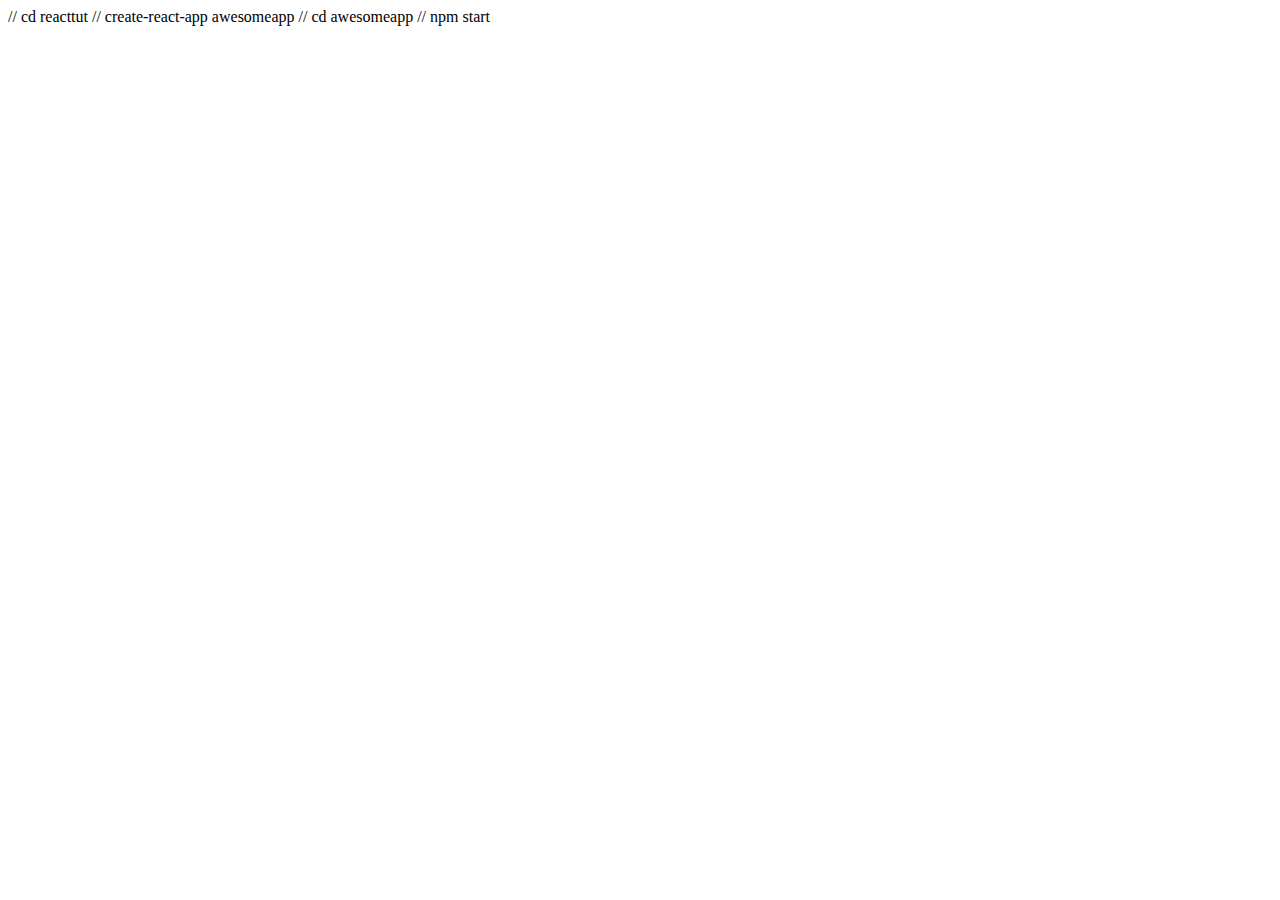
==== commit dd7cb49c: "Add files via upload" ====
--- a/index.html
+++ b/index.html
@@ -1,291 +1,17 @@
+
+// cd reacttut
+// create-react-app awesomeapp
+
+// cd awesomeapp
+// npm start
+
 <!DOCTYPE html>
 <html lang="en">
-
-<head>
-    <meta charset="UTF-8">
-    <meta name="viewport" content="width=device-width, initial-scale=1.0">
-    <link rel="stylesheet" href="https://cdn.jsdelivr.net/npm/bootstrap-icons@1.7.2/font/bootstrap-icons.css">
-    <link rel="stylesheet" href="style.css">
-    <title>Music App</title>
-</head>
-
-<body>
-<header>
-    <div class="menu_side">
-        <h1>Playlist</h1>
-        <div class="playlist">
-            <h4 class="active"><span></span><i class="bi bi-music-note-beamed"></i> Playlist</h4>
-            <h4 ><span></span><i class="bi bi-music-note-beamed"></i> Last Listening</h4>
-            <h4 ><span></span><i class="bi bi-music-note-beamed"></i> Recommended</h4>
-        </div>
-        <div class="menu_song">
-            <li class="songItem">
-                <span>01</span>
-                <img src="img/1.jpg" alt="Alan">
-                <h5>
-                    On My Way
-                    <div class="subtitle">Alan Walker</div>
-                </h5>
-                    <i class="bi playListPlay bi-play-circle-fill" id="1"></i>
-            </li>
-            <li class="songItem">
-                <span>02</span>
-                <img src="img/1.jpg" alt="Alan">
-                <h5>
-                    On My Way
-                    <div class="subtitle">Alan Walker</div>
-                </h5>
-                    <i class="bi playListPlay bi-play-circle-fill" id="2"></i>
-            </li>
-            <li class="songItem">
-                <span>03</span>
-                <img src="img/1.jpg" alt="Alan">
-                <h5>
-                    On My Way
-                    <div class="subtitle">Alan Walker</div>
-                </h5>
-                    <i class="bi playListPlay bi-play-circle-fill" id="3"></i>
-            </li>
-            <li class="songItem">
-                <span>04</span>
-                <img src="img/1.jpg" alt="Alan">
-                <h5>
-                    On My Way
-                    <div class="subtitle">Alan Walker</div>
-                </h5>
-                    <i class="bi playListPlay bi-play-circle-fill" id="4"></i>
-            </li>
-            <li class="songItem">
-                <span>05</span>
-                <img src="img/1.jpg" alt="Alan">
-                <h5>
-                    On My Way
-                    <div class="subtitle">Alan Walker</div>
-                </h5>
-                    <i class="bi playListPlay bi-play-circle-fill" id="5"></i>
-            </li>
-            <li class="songItem">
-                <span>06</span>
-                <img src="img/1.jpg" alt="Alan">
-                <h5>
-                    On My Way
-                    <div class="subtitle">Alan Walker</div>
-                </h5>
-                    <i class="bi playListPlay bi-play-circle-fill" id="6"></i>
-            </li>
-        </div>
+  <head>
+  </head>
+  <body>
+    <noscript>You need to enable JavaScript to run this app.</noscript>
+    <div id="root">
     </div>
-
-
-    <div class="song_side">
-        <nav>
-            <ul>
-                <li>Discover <span></span></li>
-                <li>MY LIBRARY</li>
-                <li>RADIO</li>
-            </ul>
-            <div class="search">
-                <i class="bi bi-search"></i>
-                <input type="text" placeholder="Search Music...">
-            </div>*
-            <div class="user">
-                <img src="https://media-exp1.licdn.com/dms/image/C4D03AQF3plBEq-CDjg/profile-displayphoto-shrink_400_400/0/1667969079950?e=1675900800&v=beta&t=BXlFx8emkM8ht1sNsVmj9Ql-CZIOmBte8KC1ZXap3qo" alt="User" title="Sunit_Seth">
-            </div>
-        </nav>
-        <div class="content">
-            <h1>Arijit Singh</h1>
-            <p>
-                You were the shadow to my light Did you feel us Another start You fade 
-                <br>
-                Away afraid our aim is out of sight Wanna see us Alive
-            </p>
-            <div class="buttons">
-                <button>PLAY</button>
-                <button>FOLLOW</button>
-            </div>
-        </div>
-        <div class="popular_song">
-            <div class="h4">
-                <h4>Popular Song</h4>
-                <div class="btn_s">
-                    <i id="left_scroll" class="bi bi-arrow-left-short"></i>
-                    <i id="right_scroll" class="bi bi-arrow-right-short"></i>
-                </div>
-            </div>
-            <div class="pop_song">
-                <li class="songItem">
-                    <div class="img_play">
-                        <img src="img/1.jpg" alt="alan">
-                        <i class="bi playListPlay bi-play-circle-fill" id="7"></i>
-                    </div>
-                    <h5>On My Way
-                        <br>
-                        <div class="subtitle">Alan Walker</div>
-                    </h5>
-                </li>
-                <li class="songItem">
-                    <div class="img_play">
-                        <img src="img/1.jpg" alt="alan">
-                        <i class="bi playListPlay bi-play-circle-fill" id="8"></i>
-                        <!-- change All id  -->
-                    </div>
-                    <h5>On My Way
-                        <br>
-                        <div class="subtitle">Alan Walker</div>
-                    </h5>
-                </li>
-                <li class="songItem">
-                    <div class="img_play">
-                        <img src="img/1.jpg" alt="alan">
-                        <i class="bi playListPlay bi-play-circle-fill" id="9"></i>
-                    </div>
-                    <h5>On My Way
-                        <br>
-                        <div class="subtitle">Alan Walker</div>
-                    </h5>
-                </li>
-                <li class="songItem">
-                    <div class="img_play">
-                        <img src="img/1.jpg" alt="alan">
-                        <i class="bi playListPlay bi-play-circle-fill" id="10"></i>
-                    </div>
-                    <h5>On My Way
-                        <br>
-                        <div class="subtitle">Alan Walker</div>
-                    </h5>
-                </li>
-                <li class="songItem">
-                    <div class="img_play">
-                        <img src="img/1.jpg" alt="alan">
-                        <i class="bi playListPlay bi-play-circle-fill" id="11"></i>
-                    </div>
-                    <h5>On My Way
-                        <br>
-                        <div class="subtitle">Alan Walker</div>
-                    </h5>
-                </li>
-                <li class="songItem">
-                    <div class="img_play">
-                        <img src="img/1.jpg" alt="alan">
-                        <i class="bi playListPlay bi-play-circle-fill" id="12"></i>
-                    </div>
-                    <h5>On My Way
-                        <br>
-                        <div class="subtitle">Alan Walker</div>
-                    </h5>
-                </li>
-                <li class="songItem">
-                    <div class="img_play">
-                        <img src="img/1.jpg" alt="alan">
-                        <i class="bi playListPlay bi-play-circle-fill" id="13"></i>
-                    </div>
-                    <h5>On My Way
-                        <br>
-                        <div class="subtitle">Alan Walker</div>
-                    </h5>
-                </li>
-                <li class="songItem">
-                    <div class="img_play">
-                        <img src="img/1.jpg" alt="alan">
-                        <i class="bi playListPlay bi-play-circle-fill" id="14"></i>
-                    </div>
-                    <h5>On My Way
-                        <br>
-                        <div class="subtitle">Alan Walker</div>
-                    </h5>
-                </li>
-                <li class="songItem">
-                    <div class="img_play">
-                        <img src="img/1.jpg" alt="alan">
-                        <i class="bi playListPlay bi-play-circle-fill" id="15"></i>
-                    </div>
-                    <h5>On My Way
-                        <br>
-                        <div class="subtitle">Alan Walker</div>
-                    </h5>
-                </li>
-            </div>
-        </div>
-        <div class="popular_artists">
-            <div class="h4">
-                <h4>Popular Artists</h4>
-                <div class="btn_s">
-                    <i id="left_scrolls" class="bi bi-arrow-left-short"></i>
-                    <i id="right_scrolls" class="bi bi-arrow-right-short"></i>
-                </div>
-            </div>
-            <div class="item">
-                <li>
-                    <img src="img/arjit.jpg" alt="Arjit Singh" title="Arjit Singh">
-                </li>
-                <li>
-                    <img src="img/alan.jpg" alt="Alan Walker" title="Alan Walker">
-                </li>
-                <li>
-                    <img src="img/atif.jpg" alt="Atif Aslam" title="Atif Aslam">
-                </li>
-                <li>
-                    <img src="img/guru.jpg" alt="Guru RAndawa" title="Guru Randawa">
-                </li>
-                <li>
-                    <img src="img/dhvani.jpg" alt="Dhvani" title="Dhvani">
-                </li>
-                <li>
-                    <img src="img/Diljit_Dosanjh.jpg" alt="Diljit Dosanjh" title="Diljit Dosanjh">
-                </li>
-                <li>
-                    <img src="img/jubin Nautiyal.jpg" alt="Jubin Nautiyal" title="Jubin Nautiyal">
-                </li>
-                <li>
-                    <img src="img/neha.jpg" alt="Neha Kakker" title="Neha Kakker">
-                </li>
-                <li>
-                    <img src="img/justin-bieber-lede.jpg" alt="Justin Bieber" title="Justin Bieber">
-                </li>
-                <li>
-                    <img src="img/honey.jpg" alt="Honey Singh" title="Honey Singh">
-                </li>
-                <li>
-                    <img src="img/akhil.jpg" alt="Akhil" title="Akhil">
-                </li>
-                <!-- change all img  -->
-            </div>
-        </div>
-    </div>
-
-
-    <div class="master_play">
-        <div class="wave">
-            <div class="wave1"></div>
-            <div class="wave1"></div>
-            <div class="wave1"></div>
-        </div>
-        <img src="img/26th.jpg" alt="Alan" id="poster_master_play">
-        <h5 id="title">Vande Mataram<br>
-            <div class="subtitle">Bankim Chandra</div>
-        </h5>
-        <div class="icon">
-            <i class="bi bi-skip-start-fill" id="back"></i>
-            <i class="bi bi-play-fill" id="masterPlay"></i>
-            <i class="bi bi-skip-end-fill" id="next"></i>
-        </div>
-        <span id="currentStart">0:00</span>
-        <div class="bar">
-            <input type="range" id="seek" min="0" value="0" max="100">
-            <div class="bar2" id="bar2"></div>
-            <div class="dot"></div>
-        </div>
-        <span id="currentEnd">0:00</span>
-
-        <div class="vol">
-            <i class="bi bi-volume-down-fill" id="vol_icon"></i>
-            <input type="range" id="vol" min="0" value="30" max="100">
-            <div class="vol_bar"></div>
-            <div class="dot" id="vol_dot"></div>
-        </div>
-    </div>
-</header>
-    <script src="app.js"></script>
-</body>
-
+  </body>
 </html>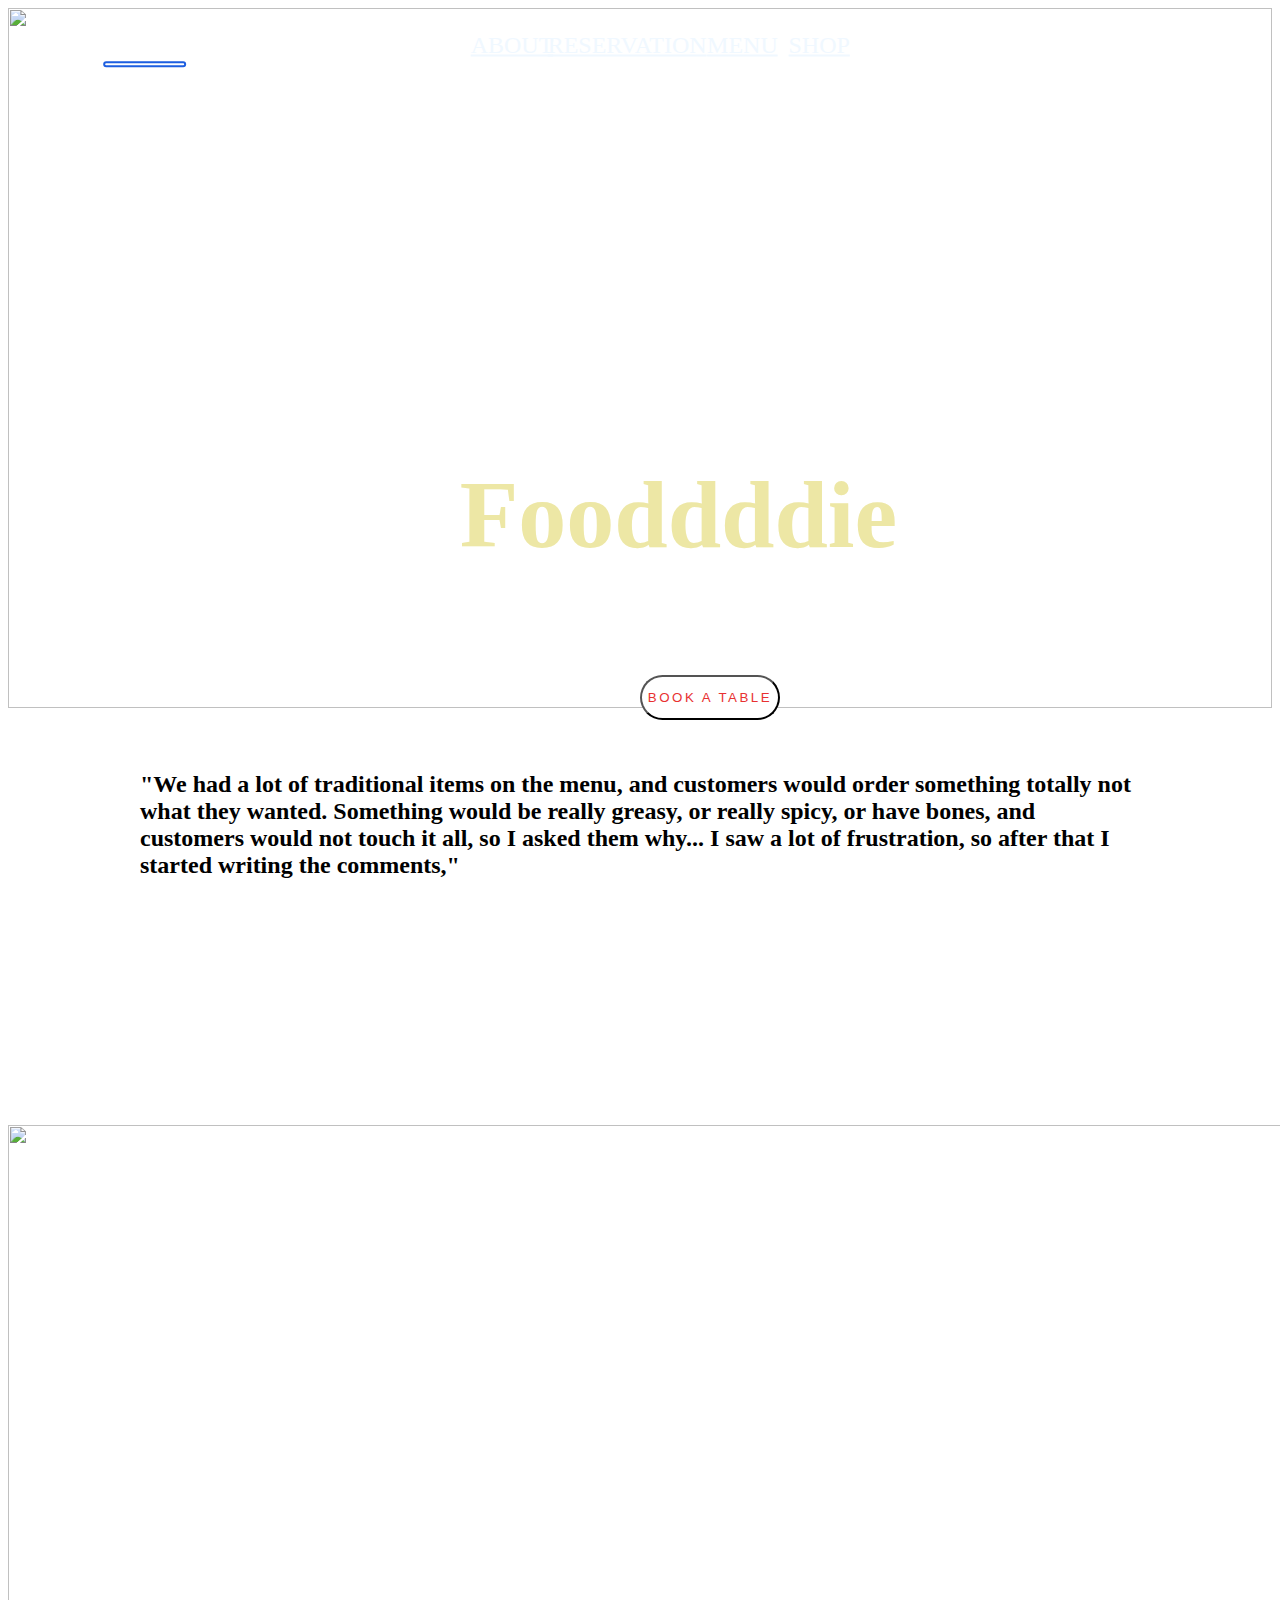
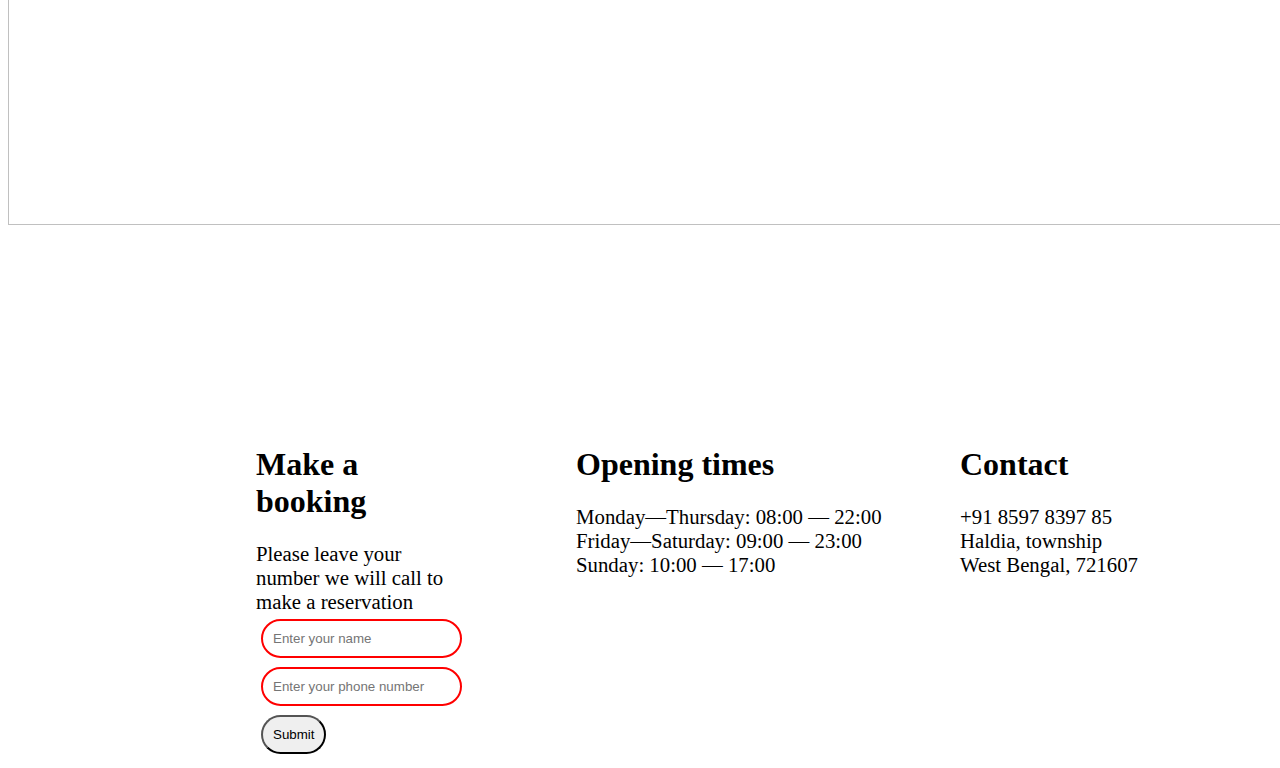
==== commit d9f8c3c9: "Rename Marketing.html to index.html" ====
--- a/index.html
+++ b/index.html
@@ -1,17 +1,375 @@
-
-// cd reacttut
-// create-react-app awesomeapp
-
-// cd awesomeapp
-// npm start
-
 <!DOCTYPE html>
 <html lang="en">
-  <head>
-  </head>
-  <body>
-    <noscript>You need to enable JavaScript to run this app.</noscript>
-    <div id="root">
+<head>
+    <meta charset="UTF-8">
+    <meta http-equiv="X-UA-Compatible" content="IE=edge">
+    <meta name="viewport" content="width=device-width, initial-scale=1.0">
+    <link rel="icon" href="favicon.png" type="image/x-icon">
+    <title>Sunit-Restrunt</title>
+    <link rel="apple-touch-icon" sizes="180x180" href="https://encrypted-tbn0.gstatic.com/images?q=tbn:ANd9GcSyPg03467KIRBvfrAqDBBF1aVrxSOXvV-Cog&usqp=CAU">
+    <link rel="icon" type="image/png" sizes="32x32" href="https://encrypted-tbn0.gstatic.com/images?q=tbn:ANd9GcSyPg03467KIRBvfrAqDBBF1aVrxSOXvV-Cog&usqp=CAU">
+    <link rel="icon" type="image/png" sizes="16x16" href="https://encrypted-tbn0.gstatic.com/images?q=tbn:ANd9GcSyPg03467KIRBvfrAqDBBF1aVrxSOXvV-Cog&usqp=CAU">
+    <link rel="manifest" href="https://encrypted-tbn0.gstatic.com/images?q=tbn:ANd9GcSyPg03467KIRBvfrAqDBBF1aVrxSOXvV-Cog&usqp=CAU">
+    <style>
+        *{
+            padding: 0%;
+            display: -ms-flexbox;
+            list-style: none;
+           
+        }
+        .bottom {
+            width: 100%;
+    height: 700px;
+    display: grid;
+    grid-template-columns: 300px 700px;
+    margin: 0px auto;
+ 
+}
+        .Header{
+    position: absolute;
+    top: 50%;
+   left: 53%;
+   transform: translate(-50%, -50%);
+   color:rgb(237, 231, 165);
+   font-size: 600%;
+
+        }
+        .bottom1 {
+    position: absolute;
+    top: 5%;
+   left: 40%;
+   transform: translate(-50%, -50%);
+   color: aliceblue;
+   font-size: 150%;
+
+}
+.bottom2 {
+    position: absolute;
+    top: 5%;
+   left: 49%;
+   transform: translate(-50%, -50%);
+   color: aliceblue;
+   font-size: 150%;
+ 
+}
+.bottom3 {
+    position: absolute;
+    top: 5%;
+   left: 58%;
+   transform: translate(-50%, -50%);
+   color: aliceblue;
+   font-size: 150%;
+
+ 
+}
+.bottom4 {
+    position: absolute;
+    top: 5%;
+   left: 64%;
+   transform: translate(-50%, -50%);
+   color: aliceblue;
+   font-size: 150%;
+
+}
+a:hover{
+    background-color: rgb(231, 229, 237);
+}
+        .book{
+            
+    position: absolute;
+    top: 75%;
+   left: 50%;
+  width: 140px;
+  height: 45px;
+  text-transform: uppercase;
+  letter-spacing: 2.5px;
+  color: rgb(232, 49, 49);
+  background-color: #fff;
+  border-radius: 45px;
+  transition: all 0.3s ease 0s;
+  cursor: pointer;
+  outline: none;
+  
+        }
+        .book:hover {
+  background-color: #a8d85b;
+  box-shadow: 0px 15px 20px rgba(46, 229, 157, 0.4);
+  color: #fff;
+  transform: translateY(-7px);
+}
+.reder{
+    position: relative;
+    font-size: 150%;
+  width: 1000px;
+  margin:  auto;
+  
+  
+
+}
+.set2{
+    margin-top: 5%;
+}
+.mySlides {
+    width: 100%;
+    height: 700px;
+    display: grid;
+    grid-template-columns: 300px 700px;
+    margin: 0px;
+    position: absolute;
+    top: 125%;
+}
+.hd1{
+    position: absolute;
+   right: 65%;
+   left: 20%;
+   top: 225%;
+}
+.hd2{
+    position: absolute;
+    left: 45%;
+    right: 30%;
+    top: 225%;
+}
+.hd3{
+    position: absolute;
+    left: 75%;
+    right: 10%;
+    top: 225%;
+   
+}
+.bld{
+    font-weight: bold;
+ 
+}
+.para{
+
+
+ font-size: 130%;
+ margin: 0 auto;
+ 
+}
+.para1{
+    padding: 15px;
+    font-size: 50%;
+ margin: 0 auto;
+ border-radius: 12px;
+  padding: 5px;
+ 
+ 
+ 
+ 
+}
+.para2{
+    border: 2px solid red;
+    border-radius: 30px;
+  padding: 10px;
+  
+}
+.para3:hover{
+background-color: rgb(118, 118, 115);
+border-radius: 12px;
+
+}
+.para3{
+
+border-radius: 30px;
+padding: 10px;
+}
+.sunit{
+    position: absolute;
+    top: 7%;
+   left: 10%;
+   transform: translate(-30%, -30%);
+   color: aliceblue;
+   font-style:oblique; 
+   width: 6%;
+   border-radius: 50px;
+  padding: 1px;
+  border: 2px solid rgb(29, 94, 224);
+  
+}
+@media only screen and (max-width: 764px) {
+  .bottom1 {
+    position: absolute;
+    top: 5%;
+   left: 20%;
+   transform: translate(-50%, -50%);
+   color: aliceblue;
+   font-size: 100%;
+  }
+  .bottom2 {
+    position: absolute;
+    top: 5%;
+   left: 43%;
+   transform: translate(-50%, -50%);
+   color: aliceblue;
+   font-size: 100%;
+}
+.bottom3 {
+    position: absolute;
+    top: 5%;
+   left: 65%;
+   transform: translate(-50%, -50%);
+   color: aliceblue;
+   font-size: 100%;
+}
+.bottom4 {
+    position: absolute;
+    top: 5%;
+   left: 83%;
+   transform: translate(-50%, -50%);
+   color: aliceblue;
+   font-size: 100%;
+}
+.bottom {
+    width: 100%;
+    height: 400px;
+    display: grid;
+    grid-template-columns: 400px 400px;
+    margin: 0px auto;
+ 
+}
+.Header{
+    position: absolute;
+    top: 30%;
+   left: 50%;
+   transform: translate(-50%, -50%);
+   color:rgb(204, 235, 28);
+   font-size: 300%;
+   font-style:italic;
+   letter-spacing: 2.5px;
+}
+          .book{   
+            position: absolute;
+            top: 42%;
+           left: 39%;
+          width: 100px;
+          height: 45px;
+         transform: translateY(-7px);
+          
+      }
+     .reder{
+    position: relative;
+    font-size: 110%;
+  width: 400px;
+  margin:  auto;
+  
+
+}
+.mySlides {
+    width: 100%;
+    height: 400px;
+    display: grid;
+    grid-template-columns: 400px 400px;
+    margin: 0px;
+    position: absolute;
+    top: 80%;
+}
+.hd1{
+    position: absolute;
+   top: 140%;
+   left: 10%;
+    right: 10%;
+    font-size: 80%;
+    
+}
+.hd2{
+    position: absolute;
+    left: 10%;
+    right: 10%;
+    top: 175%;
+    font-size: 80%;
+}
+.hd3{
+    position: absolute;
+    left: 10%;
+    right: 10%;
+    top: 195%;
+    font-size: 80%;
+   
+}
+.sunit{
+    position: absolute;
+    top: 5%;
+   left: 7%;
+   
+}
+}
+    </style>
+</head>
+<body>
+    <div>
+        <section class="set1">
+            <img class="sunit" src="https://img.freepik.com/premium-vector/restaurant-logo-design-template_79169-56.jpg?w=2000" alt="">
+            <img class="bottom"src="https://images.pexels.com/photos/941861/pexels-photo-941861.jpeg?cs=srgb&dl=pexels-chan-walrus-941861.jpg&fm=jpg" alt="">
+            <h1 class="Header">Fooddddie</h1>
+            <nav class="head1">
+               
+                    <a class="bottom1" href="">ABOUT</a>
+                    <a class="bottom2" href="">RESERVATION</a>
+                    <a class="bottom3" href="">MENU</a>
+                    <a class="bottom4" href="">SHOP</a>
+                <button class="book">Book a Table</button>
+            </nav>
+        </section>
+        <section  class="set2">
+        <h1 class="reder">"We had a lot of traditional items on the menu, and customers would order something totally not what they wanted. Something would be really greasy, or really spicy, or have bones, and customers would not touch it all, so I asked them why... I saw a lot of frustration, so after that I started writing the comments," </h1>
+    </section>
+    <section  class="w3-center">
+        <div class="w3-content w3-section">
+            <img class="mySlides" src="https://www.guidingtech.com/wp-content/uploads/HD-Mouth-Watering-Food-Wallpapers-for-Desktop-12_4d470f76dc99e18ad75087b1b8410ea9.jpg" style="width:100%">
+            <img class="mySlides" src="https://img.freepik.com/premium-photo/concept-indian-cuisine-baked-chicken-wings-legs-honey-mustard-sauce-serving-dishes-restaurant-black-plate-indian-spices-wooden-table-background-image_127425-18.jpg?w=2000" style="width:100%">
+            <img class="mySlides" src="https://images2.alphacoders.com/100/1003810.jpg" style="width:100%">
+          </div>
+        </section>
+        <section class="set4">
+            <div class="hd1">
+                <h1 class="bld">Make a booking</h1>
+            
+                    <p class="para">Please leave your number we will call to make a reservation</p>
+                    <form class="para1">
+                       
+                        <input class="para2"  type="text" id="fname" name="fname" placeholder="Enter your name"><br><br>
+                        <input class="para2"  type="number" id="lname" name="lname" placeholder="Enter your phone number"><br><br>
+                        <input class="para3"  type="submit" value="Submit"><br><br>
+                      </form>
+              </div>
+        </section>
+        <section class="set5">
+            <div  class="hd2">
+                <h1 class="bld">Opening times</h1>
+                <p  class="para">Monday—Thursday: 08:00 — 22:00</p>
+                <p class="para">Friday—Saturday: 09:00 — 23:00</p>
+                <p class="para">Sunday: 10:00 — 17:00</p>
+                
+              </div>
+        </section>
+        <section class="set6">
+            <div class="hd3">
+                <h1 class="bld">Contact</h1>
+                <p class="para">+91 8597 8397 85</p>
+                <p class="para">Haldia, township</p>
+                <p class="para">West Bengal, 721607</p>
+              </div>
+        </section>
     </div>
-  </body>
-</html>+   <script>
+    var myIndex = 0;
+    carousel();
+    
+    function carousel() {
+      var i;
+      var x = document.getElementsByClassName("mySlides");
+      for (i = 0; i < x.length; i++) {
+        x[i].style.display = "none";  
+      }
+      myIndex++;
+      if (myIndex > x.length) {myIndex = 1}    
+      x[myIndex-1].style.display = "block";  
+      setTimeout(carousel, 2000); // Change image every 2 seconds
+    }
+    </script>
+     
+    
+</body>
+</html>
